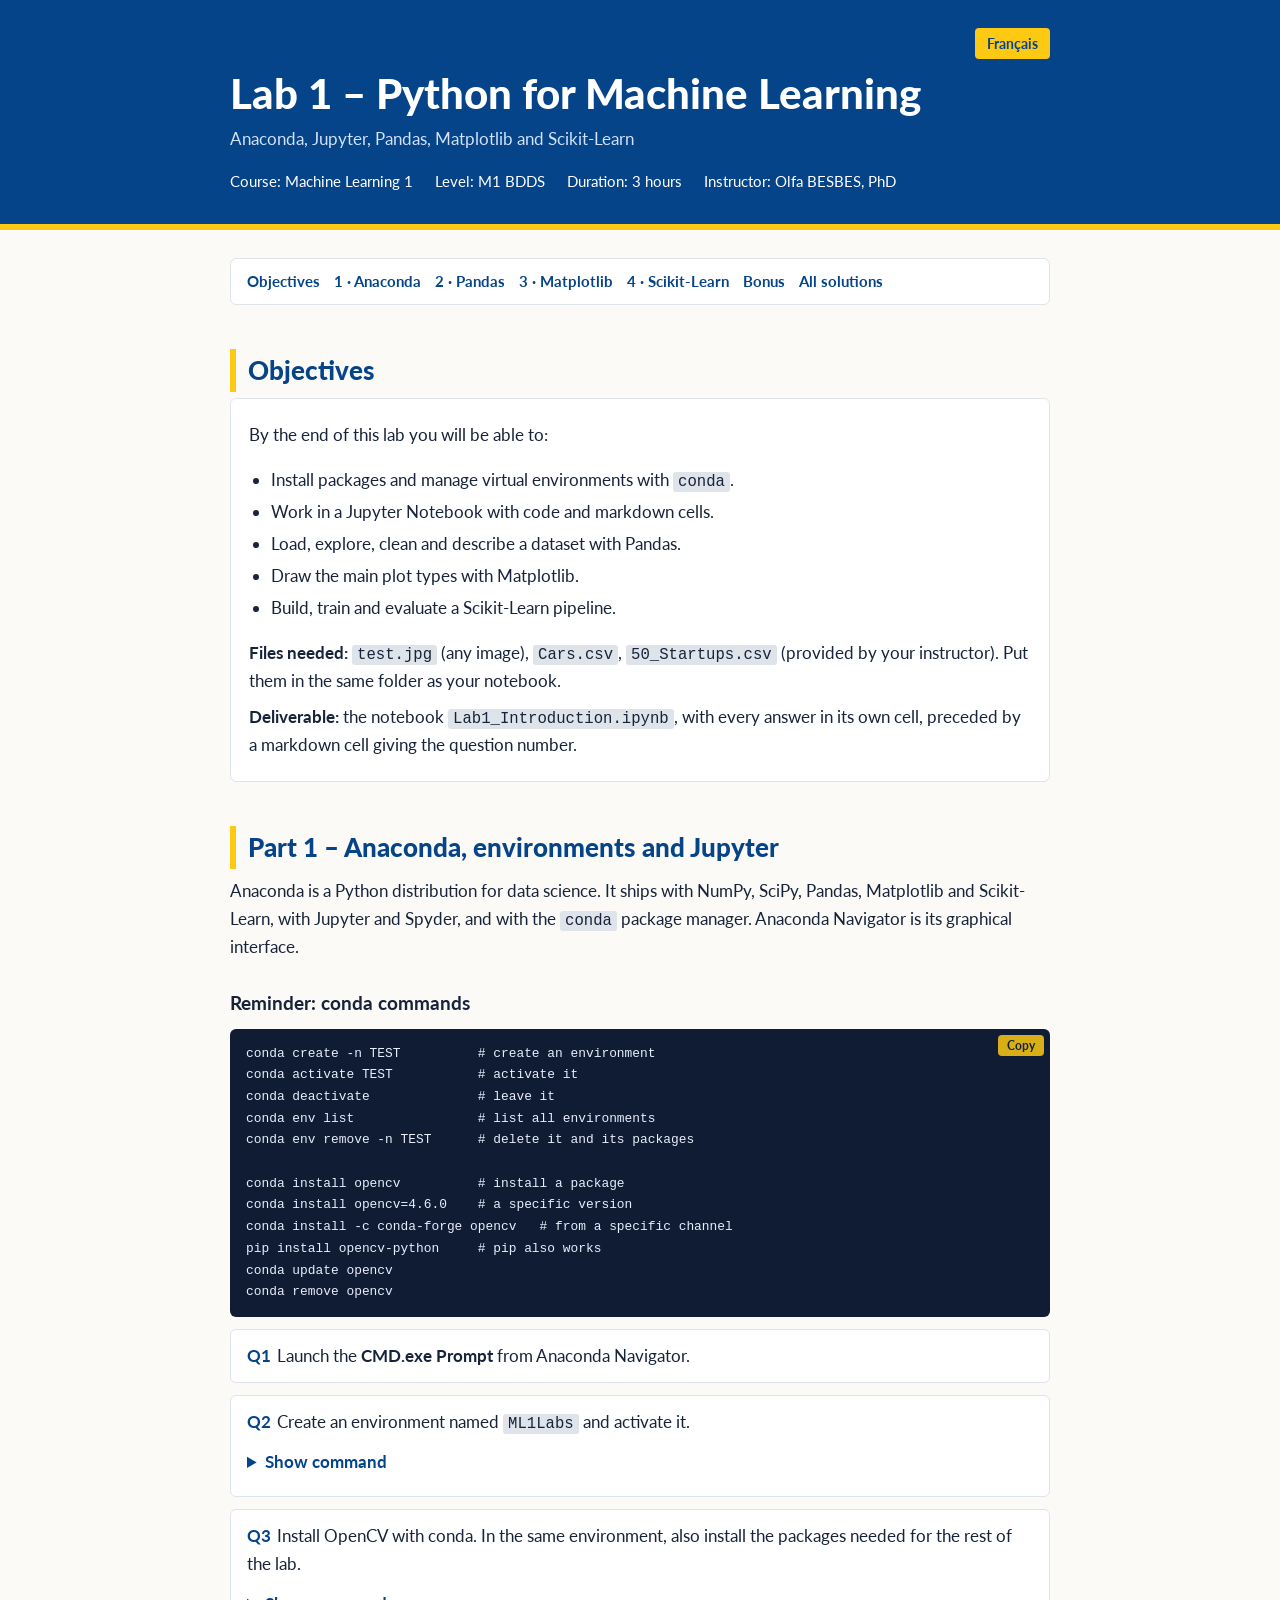
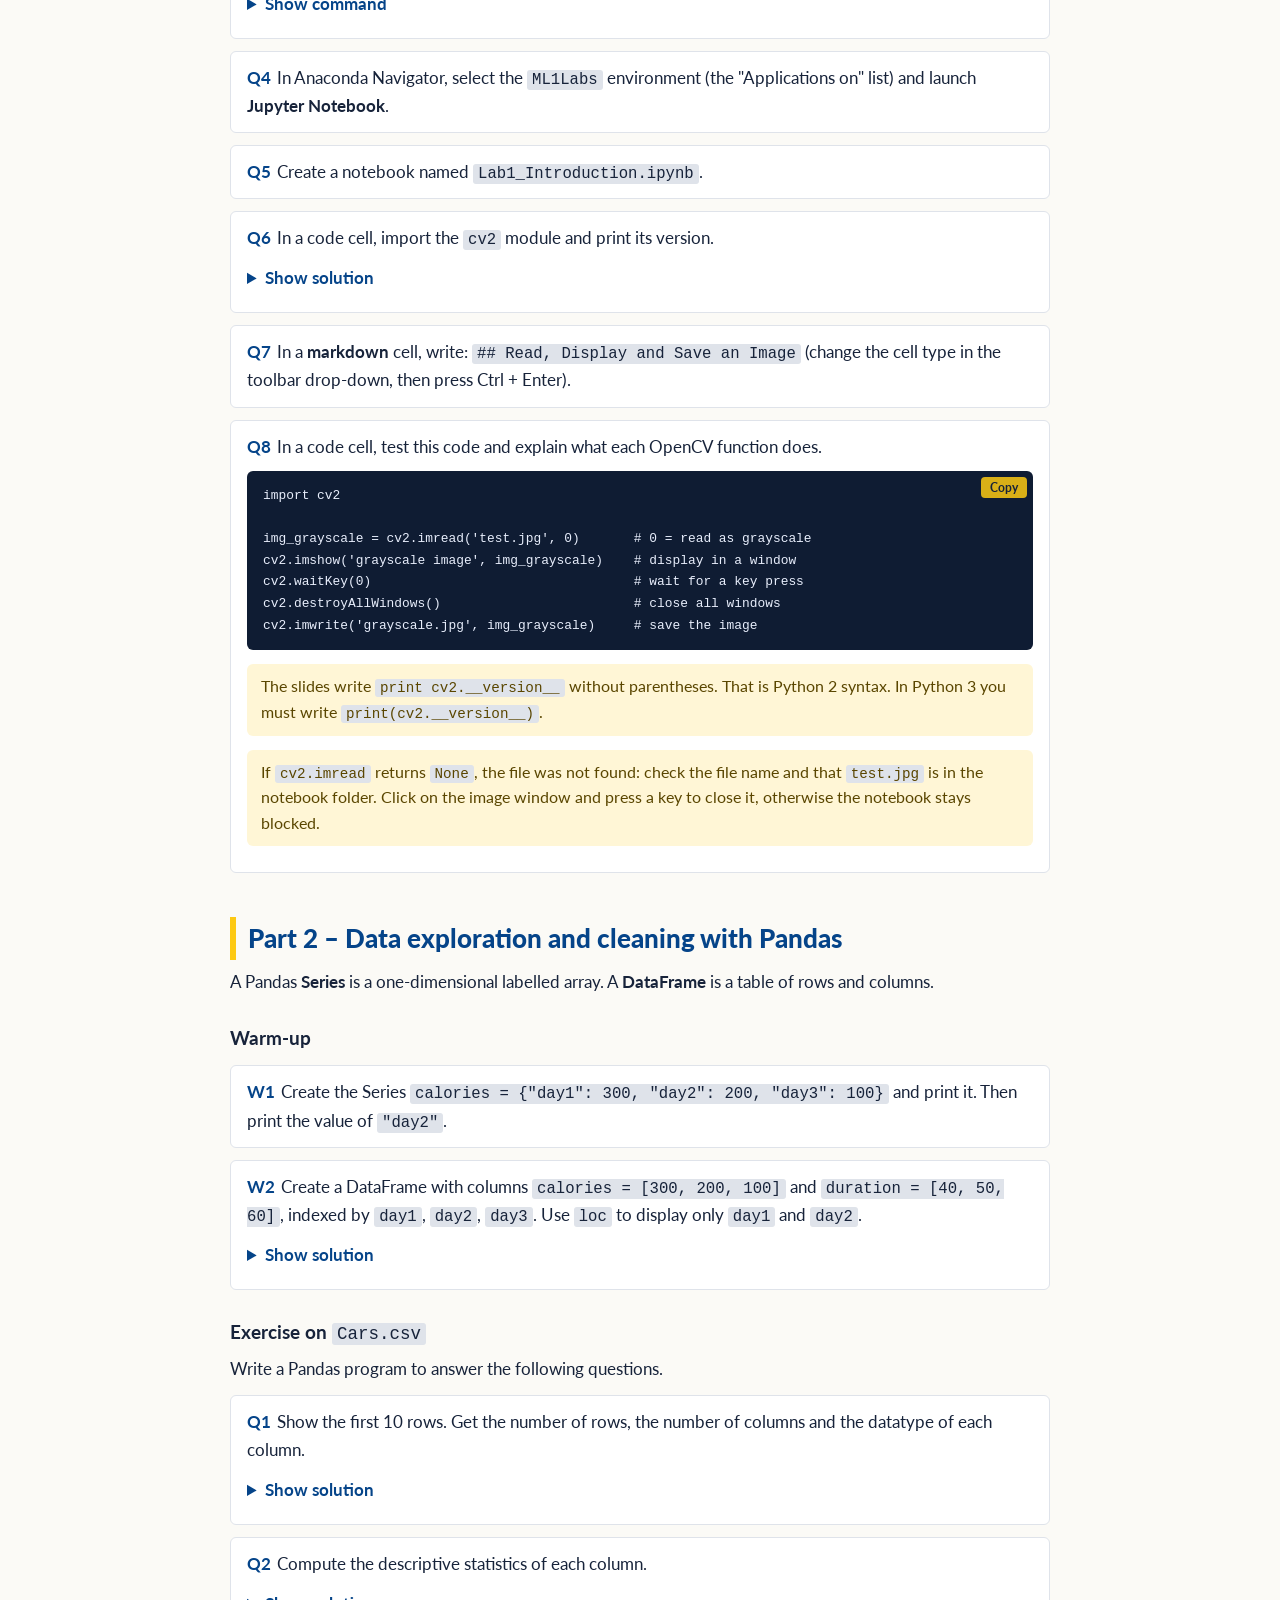
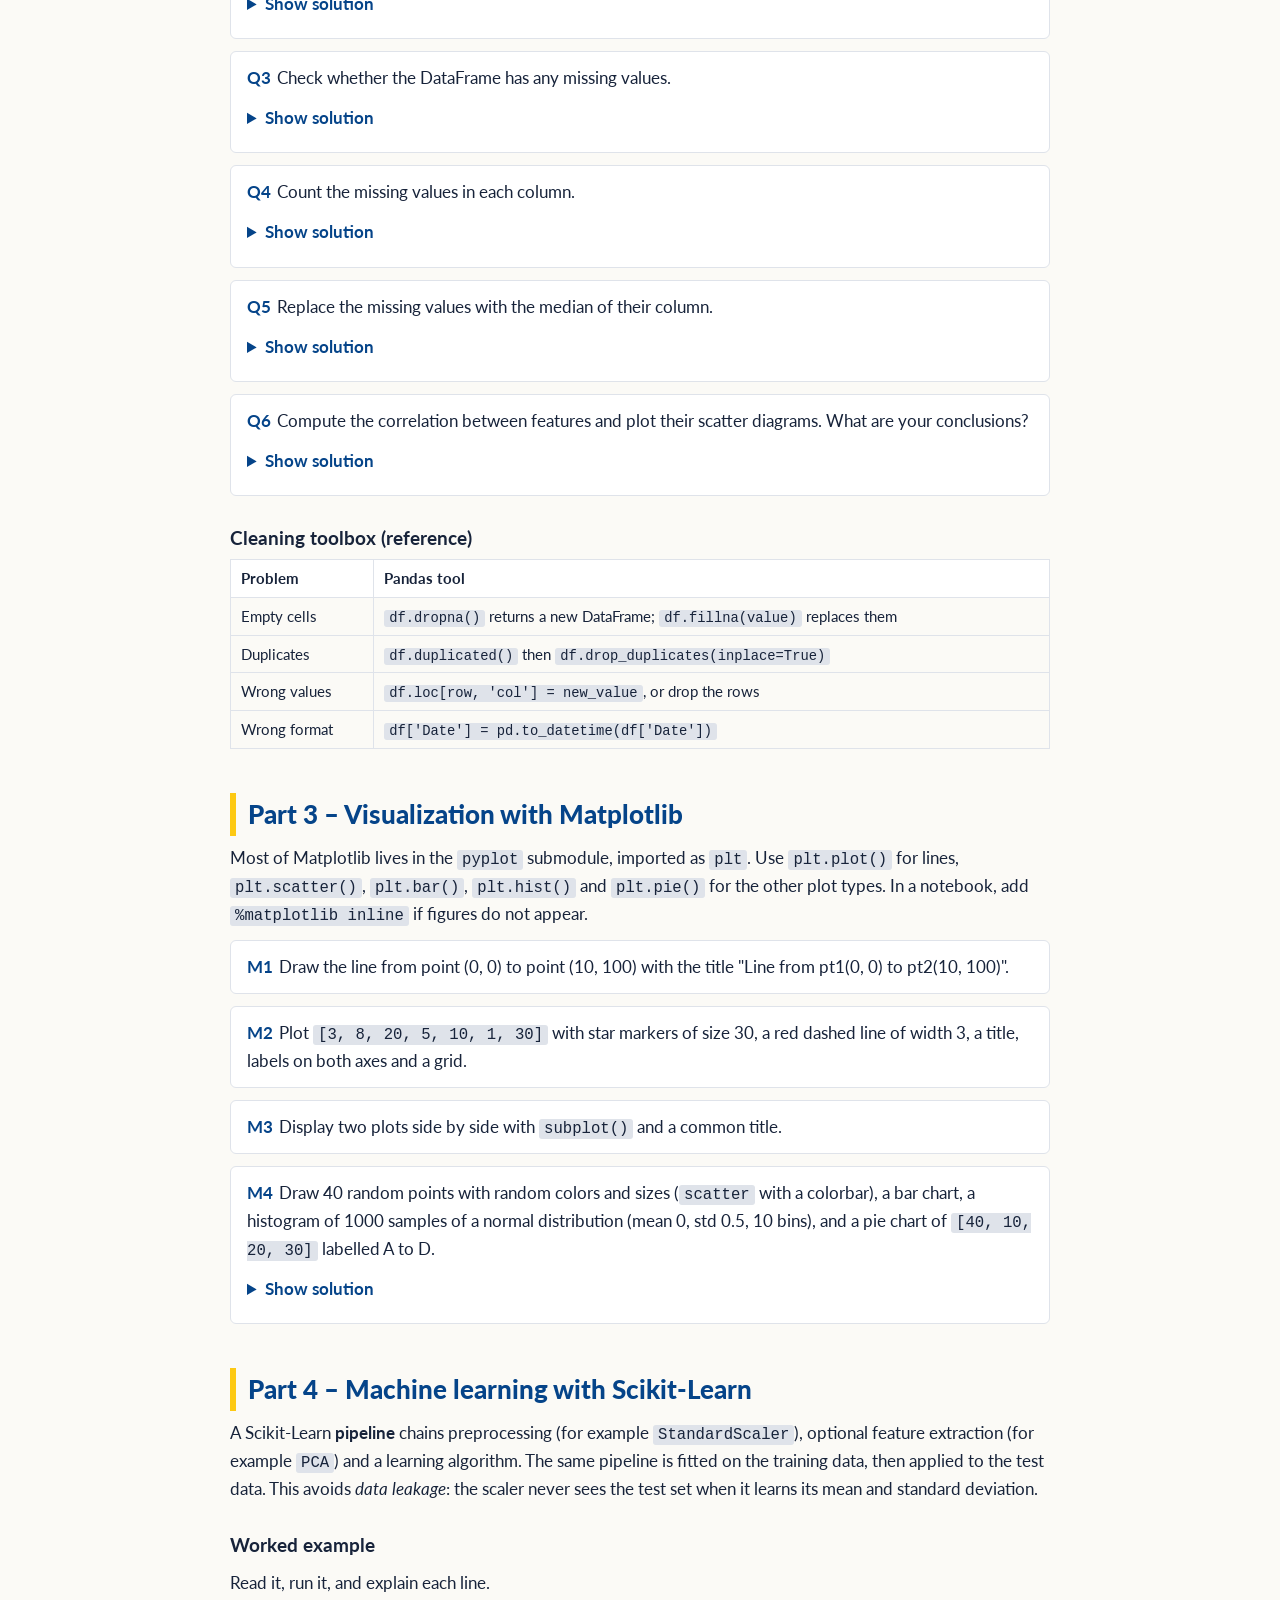
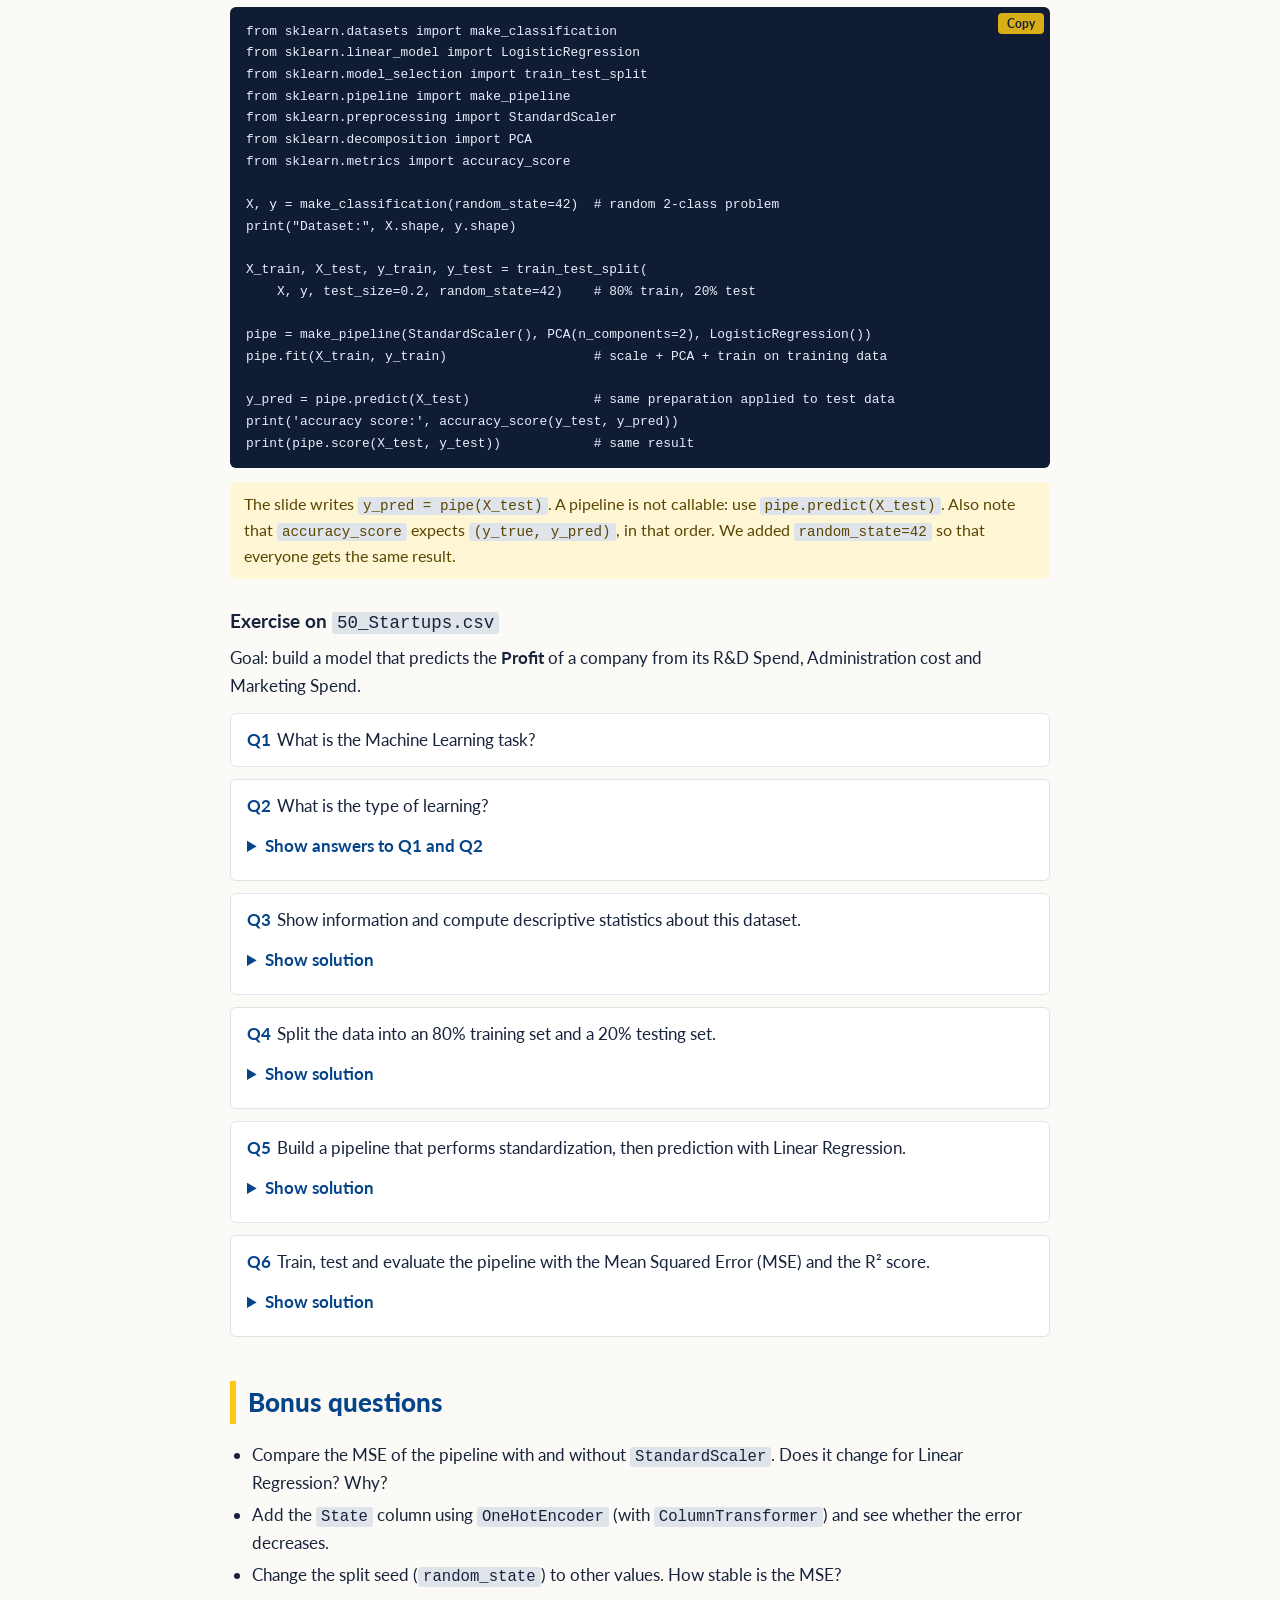
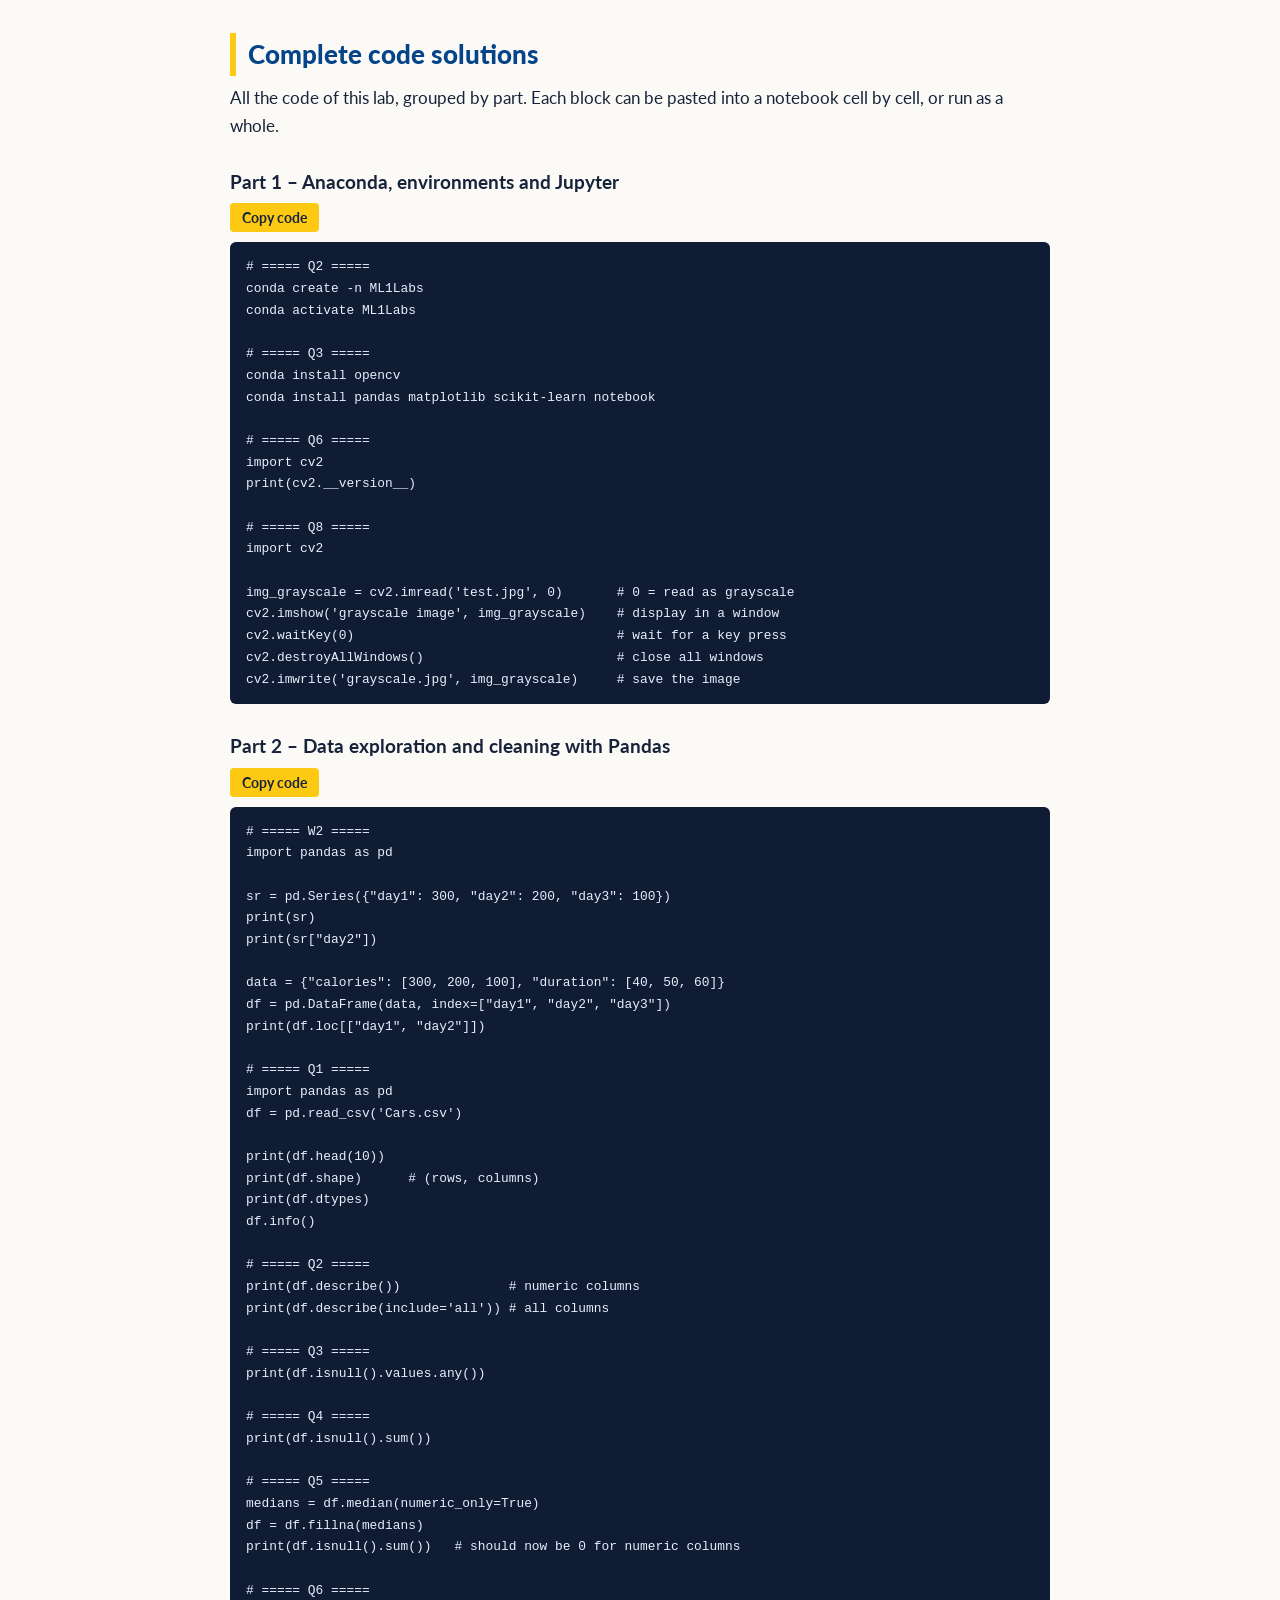
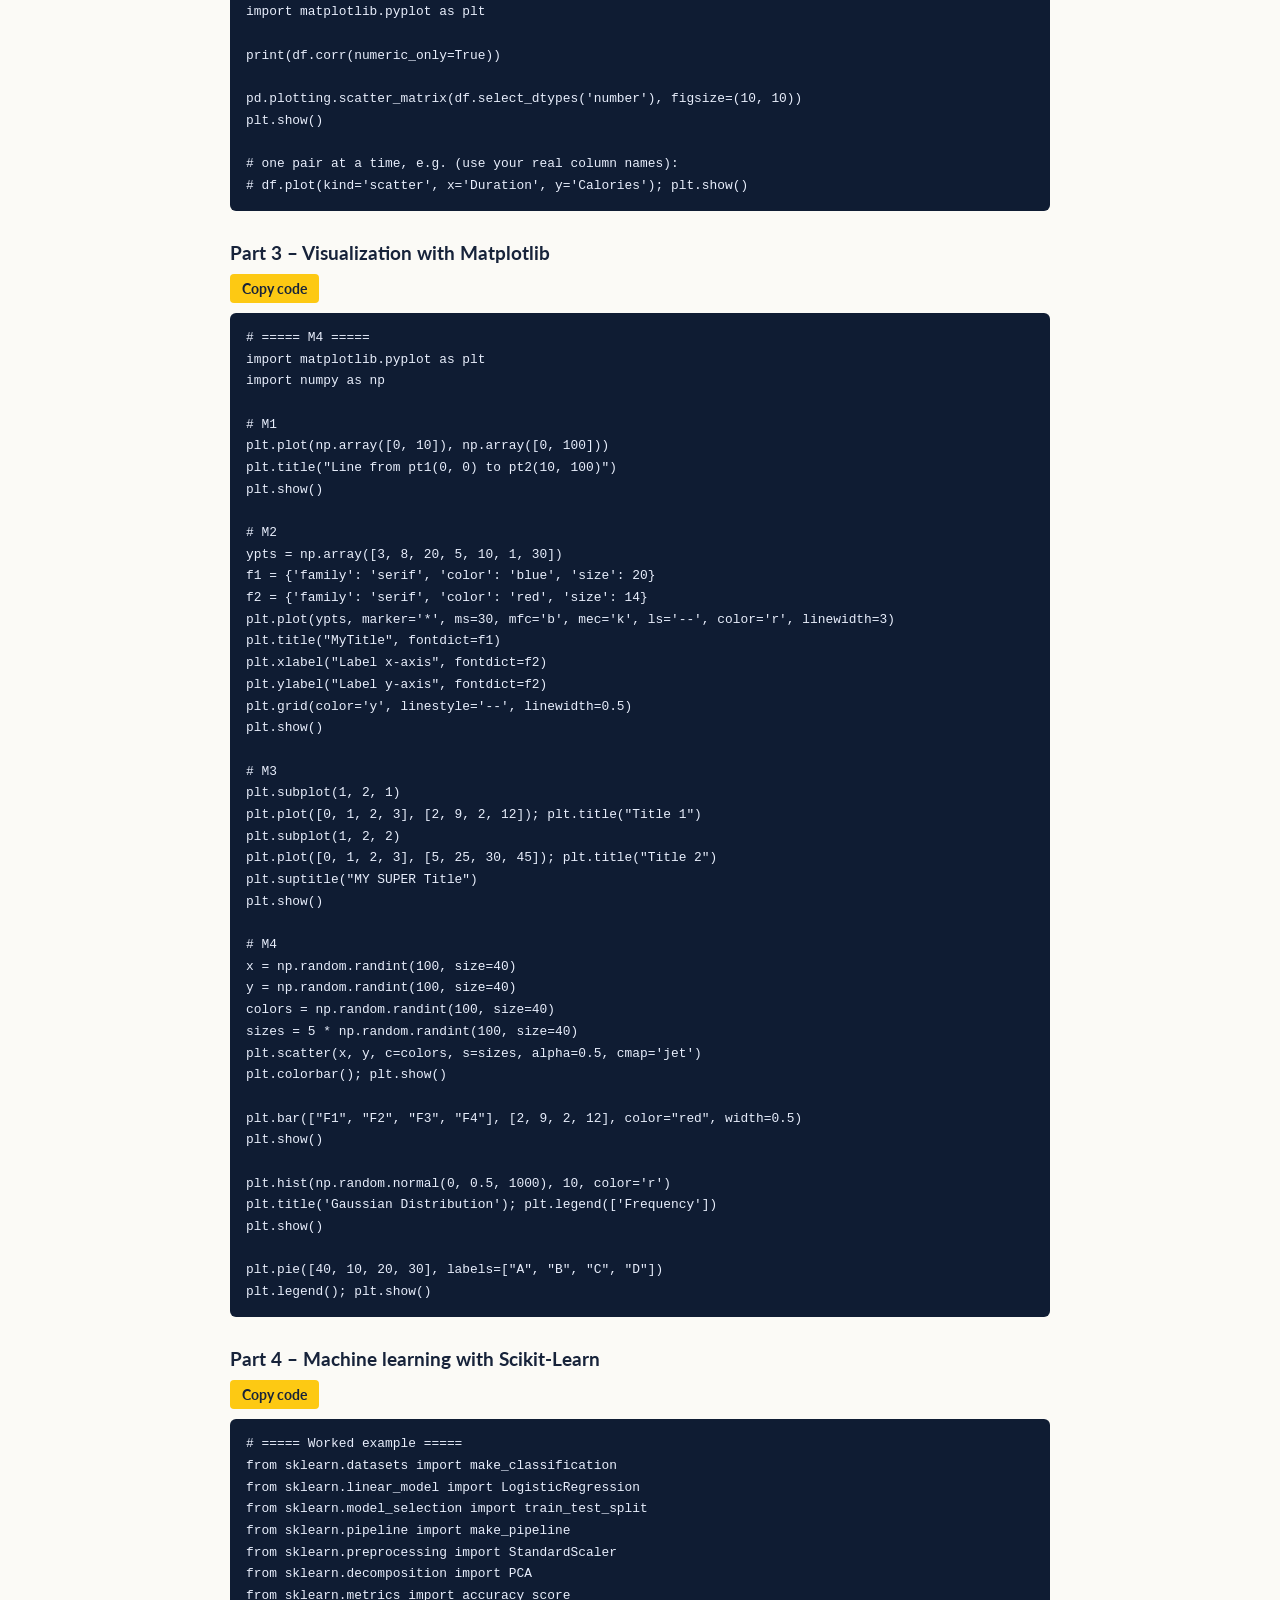
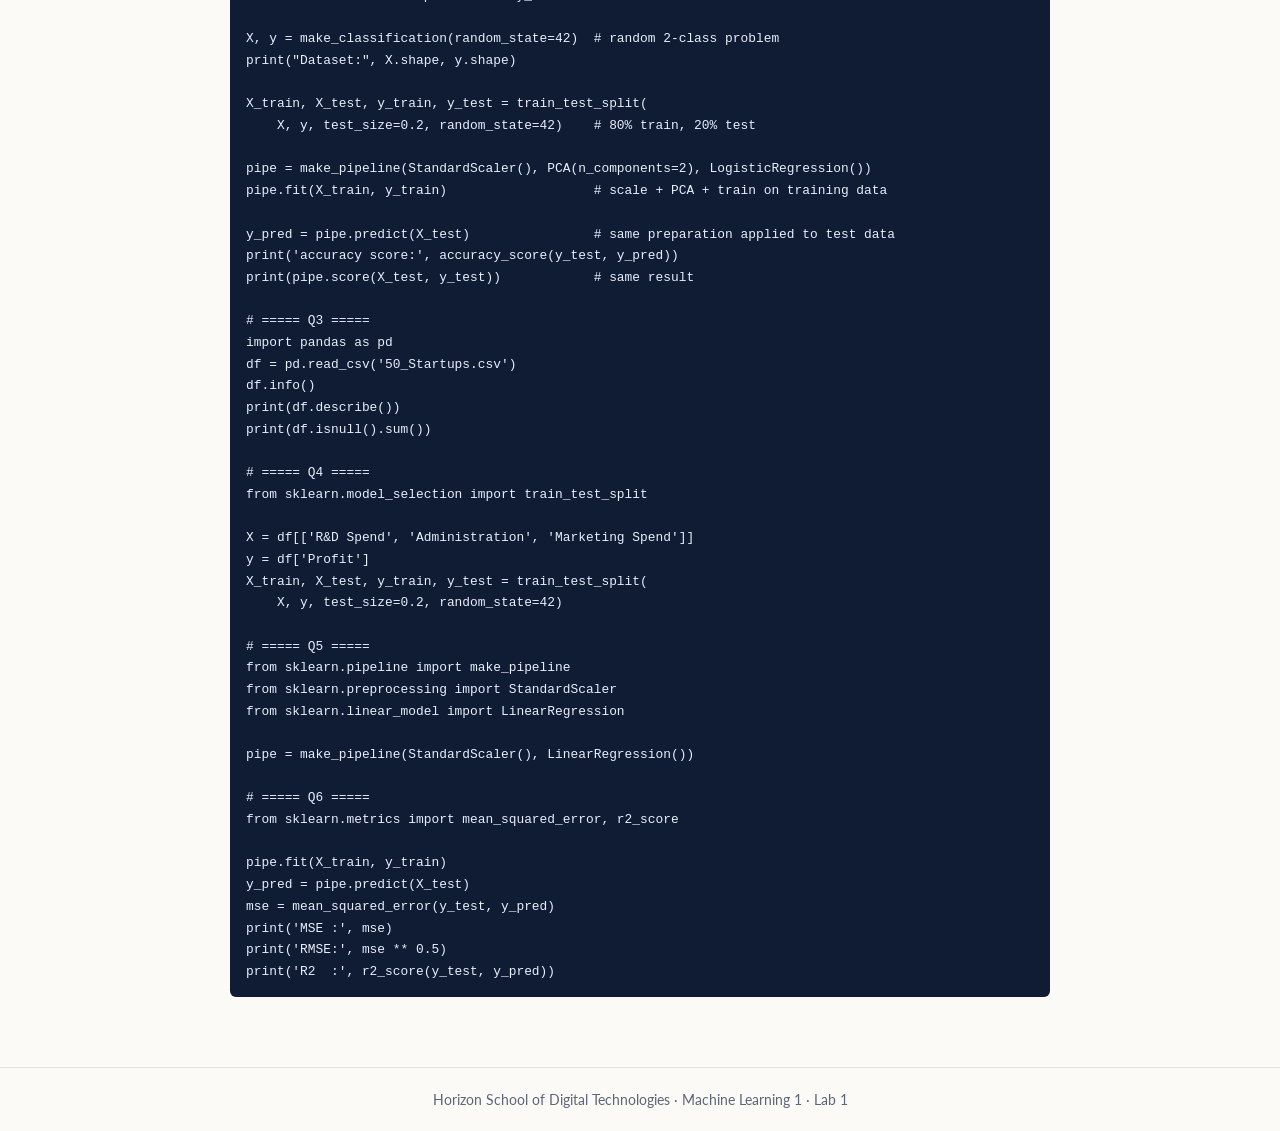
==== lab1_en.html @ b65c99c5 "Lab 1 ML" ====
<!DOCTYPE html>
<html lang="en">
<head>
<meta charset="utf-8">
<meta name="viewport" content="width=device-width, initial-scale=1, viewport-fit=cover">
<title>Lab 1 – Python for Machine Learning</title>
<link href="https://fonts.googleapis.com/css2?family=Lato:wght@400;700;900&display=swap" rel="stylesheet">
<link rel="stylesheet" href="assets/style.css">
</head>
<body>
<header><div class="wrap">
<div class="lang"><a href="lab1_fr.html" hreflang="fr">Français</a></div>
<h1>Lab 1 – Python for Machine Learning</h1>
<p>Anaconda, Jupyter, Pandas, Matplotlib and Scikit-Learn</p>
<div class="meta"><span>Course: Machine Learning 1</span><span>Level: M1 BDDS</span><span>Duration: 3 hours</span><span>Instructor: Olfa BESBES, PhD</span></div>
</div></header>

<main><div class="wrap">
<nav class="toc" aria-label="Contents"><a href="#goals">Objectives</a><a href="#p1">1 · Anaconda</a><a href="#p2">2 · Pandas</a><a href="#p3">3 · Matplotlib</a><a href="#p4">4 · Scikit-Learn</a><a href="#bonus">Bonus</a><a href="#solutions">All solutions</a></nav>

<h2 id="goals">Objectives</h2>
<div class="goal">
<p>By the end of this lab you will be able to:</p>
<ul>
<li>Install packages and manage virtual environments with <code>conda</code>.</li>
<li>Work in a Jupyter Notebook with code and markdown cells.</li>
<li>Load, explore, clean and describe a dataset with Pandas.</li>
<li>Draw the main plot types with Matplotlib.</li>
<li>Build, train and evaluate a Scikit-Learn pipeline.</li>
</ul>
<p><b>Files needed:</b> <code>test.jpg</code> (any image), <code>Cars.csv</code>, <code>50_Startups.csv</code> (provided by your instructor). Put them in the same folder as your notebook.</p>
<p><b>Deliverable:</b> the notebook <code>Lab1_Introduction.ipynb</code>, with every answer in its own cell, preceded by a markdown cell giving the question number.</p>
</div>

<h2 id="p1">Part 1 – Anaconda, environments and Jupyter</h2>
<p>Anaconda is a Python distribution for data science. It ships with NumPy, SciPy, Pandas, Matplotlib and Scikit-Learn, with Jupyter and Spyder, and with the <code>conda</code> package manager. Anaconda Navigator is its graphical interface.</p>

<h3>Reminder: conda commands</h3>
<pre><code>conda create -n TEST          # create an environment
conda activate TEST           # activate it
conda deactivate              # leave it
conda env list                # list all environments
conda env remove -n TEST      # delete it and its packages

conda install opencv          # install a package
conda install opencv=4.6.0    # a specific version
conda install -c conda-forge opencv   # from a specific channel
pip install opencv-python     # pip also works
conda update opencv
conda remove opencv</code></pre>

<div class="task"><b class="q">Q1</b>Launch the <b>CMD.exe Prompt</b> from Anaconda Navigator.</div>
<div class="task"><b class="q">Q2</b>Create an environment named <code>ML1Labs</code> and activate it.
<details><summary>Show command</summary><pre><code>conda create -n ML1Labs
conda activate ML1Labs</code></pre></details></div>
<div class="task"><b class="q">Q3</b>Install OpenCV with conda. In the same environment, also install the packages needed for the rest of the lab.
<details><summary>Show command</summary><pre><code>conda install opencv
conda install pandas matplotlib scikit-learn notebook</code></pre></details></div>
<div class="task"><b class="q">Q4</b>In Anaconda Navigator, select the <code>ML1Labs</code> environment (the "Applications on" list) and launch <b>Jupyter Notebook</b>.</div>
<div class="task"><b class="q">Q5</b>Create a notebook named <code>Lab1_Introduction.ipynb</code>.</div>
<div class="task"><b class="q">Q6</b>In a code cell, import the <code>cv2</code> module and print its version.
<details><summary>Show solution</summary><pre><code>import cv2
print(cv2.__version__)</code></pre></details></div>
<div class="task"><b class="q">Q7</b>In a <b>markdown</b> cell, write: <code>## Read, Display and Save an Image</code> (change the cell type in the toolbar drop-down, then press Ctrl + Enter).</div>
<div class="task"><b class="q">Q8</b>In a code cell, test this code and explain what each OpenCV function does.
<pre class="sol"><code>import cv2

img_grayscale = cv2.imread('test.jpg', 0)       # 0 = read as grayscale
cv2.imshow('grayscale image', img_grayscale)    # display in a window
cv2.waitKey(0)                                  # wait for a key press
cv2.destroyAllWindows()                         # close all windows
cv2.imwrite('grayscale.jpg', img_grayscale)     # save the image</code></pre>
<div class="note">The slides write <code>print cv2.__version__</code> without parentheses. That is Python 2 syntax. In Python 3 you must write <code>print(cv2.__version__)</code>.</div>
<div class="note">If <code>cv2.imread</code> returns <code>None</code>, the file was not found: check the file name and that <code>test.jpg</code> is in the notebook folder. Click on the image window and press a key to close it, otherwise the notebook stays blocked.</div></div>

<h2 id="p2">Part 2 – Data exploration and cleaning with Pandas</h2>
<p>A Pandas <b>Series</b> is a one-dimensional labelled array. A <b>DataFrame</b> is a table of rows and columns.</p>

<h3>Warm-up</h3>
<div class="task"><b class="q">W1</b>Create the Series <code>calories = {"day1": 300, "day2": 200, "day3": 100}</code> and print it. Then print the value of <code>"day2"</code>.</div>
<div class="task"><b class="q">W2</b>Create a DataFrame with columns <code>calories = [300, 200, 100]</code> and <code>duration = [40, 50, 60]</code>, indexed by <code>day1</code>, <code>day2</code>, <code>day3</code>. Use <code>loc</code> to display only <code>day1</code> and <code>day2</code>.
<details><summary>Show solution</summary><pre><code>import pandas as pd

sr = pd.Series({"day1": 300, "day2": 200, "day3": 100})
print(sr)
print(sr["day2"])

data = {"calories": [300, 200, 100], "duration": [40, 50, 60]}
df = pd.DataFrame(data, index=["day1", "day2", "day3"])
print(df.loc[["day1", "day2"]])</code></pre></details></div>

<h3>Exercise on <code>Cars.csv</code></h3>
<p>Write a Pandas program to answer the following questions.</p>
<div class="task"><b class="q">Q1</b>Show the first 10 rows. Get the number of rows, the number of columns and the datatype of each column.
<details><summary>Show solution</summary><pre><code>import pandas as pd
df = pd.read_csv('Cars.csv')

print(df.head(10))
print(df.shape)      # (rows, columns)
print(df.dtypes)
df.info()</code></pre></details></div>
<div class="task"><b class="q">Q2</b>Compute the descriptive statistics of each column.
<details><summary>Show solution</summary><pre><code>print(df.describe())              # numeric columns
print(df.describe(include='all')) # all columns</code></pre></details></div>
<div class="task"><b class="q">Q3</b>Check whether the DataFrame has any missing values.
<details><summary>Show solution</summary><pre><code>print(df.isnull().values.any())</code></pre></details></div>
<div class="task"><b class="q">Q4</b>Count the missing values in each column.
<details><summary>Show solution</summary><pre><code>print(df.isnull().sum())</code></pre></details></div>
<div class="task"><b class="q">Q5</b>Replace the missing values with the median of their column.
<details><summary>Show solution</summary><pre><code>medians = df.median(numeric_only=True)
df = df.fillna(medians)
print(df.isnull().sum())   # should now be 0 for numeric columns</code></pre>
<p>The median only exists for numeric columns. Decide how to handle text columns (for example with the most frequent value, <code>df[col].mode()[0]</code>).</p></details></div>
<div class="task"><b class="q">Q6</b>Compute the correlation between features and plot their scatter diagrams. What are your conclusions?
<details><summary>Show solution</summary><pre><code>import matplotlib.pyplot as plt

print(df.corr(numeric_only=True))

pd.plotting.scatter_matrix(df.select_dtypes('number'), figsize=(10, 10))
plt.show()

# one pair at a time, e.g. (use your real column names):
# df.plot(kind='scatter', x='Duration', y='Calories'); plt.show()</code></pre>
<p>Guide for your conclusions: a coefficient close to +1 or -1 means a strong linear relationship; close to 0 means little or no linear relationship. Look for pairs of features that are almost redundant, and for features strongly related to the one you may want to predict. Correlation does not imply causation.</p></details></div>

<h3>Cleaning toolbox (reference)</h3>
<div class="scroll"><table>
<tr><th>Problem</th><th>Pandas tool</th></tr>
<tr><td>Empty cells</td><td><code>df.dropna()</code> returns a new DataFrame; <code>df.fillna(value)</code> replaces them</td></tr>
<tr><td>Duplicates</td><td><code>df.duplicated()</code> then <code>df.drop_duplicates(inplace=True)</code></td></tr>
<tr><td>Wrong values</td><td><code>df.loc[row, 'col'] = new_value</code>, or drop the rows</td></tr>
<tr><td>Wrong format</td><td><code>df['Date'] = pd.to_datetime(df['Date'])</code></td></tr>
</table></div>

<h2 id="p3">Part 3 – Visualization with Matplotlib</h2>
<p>Most of Matplotlib lives in the <code>pyplot</code> submodule, imported as <code>plt</code>. Use <code>plt.plot()</code> for lines, <code>plt.scatter()</code>, <code>plt.bar()</code>, <code>plt.hist()</code> and <code>plt.pie()</code> for the other plot types. In a notebook, add <code>%matplotlib inline</code> if figures do not appear.</p>

<div class="task"><b class="q">M1</b>Draw the line from point (0, 0) to point (10, 100) with the title "Line from pt1(0, 0) to pt2(10, 100)".</div>
<div class="task"><b class="q">M2</b>Plot <code>[3, 8, 20, 5, 10, 1, 30]</code> with star markers of size 30, a red dashed line of width 3, a title, labels on both axes and a grid.</div>
<div class="task"><b class="q">M3</b>Display two plots side by side with <code>subplot()</code> and a common title.</div>
<div class="task"><b class="q">M4</b>Draw 40 random points with random colors and sizes (<code>scatter</code> with a colorbar), a bar chart, a histogram of 1000 samples of a normal distribution (mean 0, std 0.5, 10 bins), and a pie chart of <code>[40, 10, 20, 30]</code> labelled A to D.
<details><summary>Show solution</summary><pre><code>import matplotlib.pyplot as plt
import numpy as np

# M1
plt.plot(np.array([0, 10]), np.array([0, 100]))
plt.title("Line from pt1(0, 0) to pt2(10, 100)")
plt.show()

# M2
ypts = np.array([3, 8, 20, 5, 10, 1, 30])
f1 = {'family': 'serif', 'color': 'blue', 'size': 20}
f2 = {'family': 'serif', 'color': 'red', 'size': 14}
plt.plot(ypts, marker='*', ms=30, mfc='b', mec='k', ls='--', color='r', linewidth=3)
plt.title("MyTitle", fontdict=f1)
plt.xlabel("Label x-axis", fontdict=f2)
plt.ylabel("Label y-axis", fontdict=f2)
plt.grid(color='y', linestyle='--', linewidth=0.5)
plt.show()

# M3
plt.subplot(1, 2, 1)
plt.plot([0, 1, 2, 3], [2, 9, 2, 12]); plt.title("Title 1")
plt.subplot(1, 2, 2)
plt.plot([0, 1, 2, 3], [5, 25, 30, 45]); plt.title("Title 2")
plt.suptitle("MY SUPER Title")
plt.show()

# M4
x = np.random.randint(100, size=40)
y = np.random.randint(100, size=40)
colors = np.random.randint(100, size=40)
sizes = 5 * np.random.randint(100, size=40)
plt.scatter(x, y, c=colors, s=sizes, alpha=0.5, cmap='jet')
plt.colorbar(); plt.show()

plt.bar(["F1", "F2", "F3", "F4"], [2, 9, 2, 12], color="red", width=0.5)
plt.show()

plt.hist(np.random.normal(0, 0.5, 1000), 10, color='r')
plt.title('Gaussian Distribution'); plt.legend(['Frequency'])
plt.show()

plt.pie([40, 10, 20, 30], labels=["A", "B", "C", "D"])
plt.legend(); plt.show()</code></pre></details></div>

<h2 id="p4">Part 4 – Machine learning with Scikit-Learn</h2>
<p>A Scikit-Learn <b>pipeline</b> chains preprocessing (for example <code>StandardScaler</code>), optional feature extraction (for example <code>PCA</code>) and a learning algorithm. The same pipeline is fitted on the training data, then applied to the test data. This avoids <em>data leakage</em>: the scaler never sees the test set when it learns its mean and standard deviation.</p>

<h3>Worked example</h3>
<p>Read it, run it, and explain each line.</p>
<pre class="sol" data-label="Worked example"><code>from sklearn.datasets import make_classification
from sklearn.linear_model import LogisticRegression
from sklearn.model_selection import train_test_split
from sklearn.pipeline import make_pipeline
from sklearn.preprocessing import StandardScaler
from sklearn.decomposition import PCA
from sklearn.metrics import accuracy_score

X, y = make_classification(random_state=42)  # random 2-class problem
print("Dataset:", X.shape, y.shape)

X_train, X_test, y_train, y_test = train_test_split(
    X, y, test_size=0.2, random_state=42)    # 80% train, 20% test

pipe = make_pipeline(StandardScaler(), PCA(n_components=2), LogisticRegression())
pipe.fit(X_train, y_train)                   # scale + PCA + train on training data

y_pred = pipe.predict(X_test)                # same preparation applied to test data
print('accuracy score:', accuracy_score(y_test, y_pred))
print(pipe.score(X_test, y_test))            # same result</code></pre>
<div class="note">The slide writes <code>y_pred = pipe(X_test)</code>. A pipeline is not callable: use <code>pipe.predict(X_test)</code>. Also note that <code>accuracy_score</code> expects <code>(y_true, y_pred)</code>, in that order. We added <code>random_state=42</code> so that everyone gets the same result.</div>

<h3>Exercise on <code>50_Startups.csv</code></h3>
<p>Goal: build a model that predicts the <b>Profit</b> of a company from its R&amp;D Spend, Administration cost and Marketing Spend.</p>
<div class="task"><b class="q">Q1</b>What is the Machine Learning task?</div>
<div class="task"><b class="q">Q2</b>What is the type of learning?
<details><summary>Show answers to Q1 and Q2</summary><p>Q1: <b>Regression</b>, because the target (Profit) is a continuous numeric value.</p><p>Q2: <b>Supervised learning</b>, because each training example comes with its known target value (label).</p></details></div>
<div class="task"><b class="q">Q3</b>Show information and compute descriptive statistics about this dataset.
<details><summary>Show solution</summary><pre><code>import pandas as pd
df = pd.read_csv('50_Startups.csv')
df.info()
print(df.describe())
print(df.isnull().sum())</code></pre></details></div>
<div class="task"><b class="q">Q4</b>Split the data into an 80% training set and a 20% testing set.
<details><summary>Show solution</summary><pre><code>from sklearn.model_selection import train_test_split

X = df[['R&amp;D Spend', 'Administration', 'Marketing Spend']]
y = df['Profit']
X_train, X_test, y_train, y_test = train_test_split(
    X, y, test_size=0.2, random_state=42)</code></pre>
<p>Check the exact column names with <code>df.columns</code>. The column <code>State</code> is categorical and is not used here.</p></details></div>
<div class="task"><b class="q">Q5</b>Build a pipeline that performs standardization, then prediction with Linear Regression.
<details><summary>Show solution</summary><pre><code>from sklearn.pipeline import make_pipeline
from sklearn.preprocessing import StandardScaler
from sklearn.linear_model import LinearRegression

pipe = make_pipeline(StandardScaler(), LinearRegression())</code></pre></details></div>
<div class="task"><b class="q">Q6</b>Train, test and evaluate the pipeline with the Mean Squared Error (MSE) and the R² score.
<details><summary>Show solution</summary><pre><code>from sklearn.metrics import mean_squared_error, r2_score

pipe.fit(X_train, y_train)
y_pred = pipe.predict(X_test)
mse = mean_squared_error(y_test, y_pred)
print('MSE :', mse)
print('RMSE:', mse ** 0.5)
print('R2  :', r2_score(y_test, y_pred))</code></pre></details></div>

<h2 id="bonus">Bonus questions</h2>
<ul>
<li>Compare the MSE of the pipeline with and without <code>StandardScaler</code>. Does it change for Linear Regression? Why?</li>
<li>Add the <code>State</code> column using <code>OneHotEncoder</code> (with <code>ColumnTransformer</code>) and see whether the error decreases.</li>
<li>Change the split seed (<code>random_state</code>) to other values. How stable is the MSE?</li>
</ul>

<h2 id="solutions">Complete code solutions</h2>
<p>All the code of this lab, grouped by part. Each block can be pasted into a notebook cell by cell, or run as a whole.</p>
<div id="allsol"></div>
<noscript><p>Enable JavaScript to display the complete solutions, or open the "Show solution" toggles above.</p></noscript>

</div></main>
<footer>Horizon School of Digital Technologies · Machine Learning 1 · Lab 1</footer>
<script src="assets/lab.js"></script>
</body>
</html>
---- assets/style.css ----
:root{--bg:#fbfaf6;--surface:#fff;--ink:#17233a;--muted:#5b6578;--blue:#054489;--yellow:#fdc913;--line:#dfe3ea;--code-bg:#0f1c33;--code-ink:#e8eefc;--note:#fff6d6;--note-ink:#5a4600;
box-sizing:border-box;padding-top:env(safe-area-inset-top,0px);padding-bottom:env(safe-area-inset-bottom,0px)}
@media (prefers-color-scheme:dark){:root:not([data-theme="light"]){--bg:#0d1526;--surface:#14203a;--ink:#e8eefc;--muted:#9fb0cf;--blue:#7fb2ff;--line:#26365a;--code-bg:#08101f;--note:#2b2506;--note-ink:#f3dd8a}}
html{scroll-padding-top:env(safe-area-inset-top,0px);scroll-behavior:smooth}
*{box-sizing:border-box}
body{margin:0;background:var(--bg);color:var(--ink);font:400 17px/1.65 Lato,system-ui,-apple-system,"Segoe UI",sans-serif}
header{background:#054489;color:#fff;border-bottom:6px solid var(--yellow);padding:28px 20px 30px}
.wrap{max-width:820px;margin:0 auto}
.lang{display:flex;justify-content:flex-end;margin-bottom:10px}
.lang a{color:#054489;background:var(--yellow);font-weight:700;font-size:14px;text-decoration:none;padding:4px 12px;border-radius:4px}
header h1{font-size:clamp(28px,5vw,42px);line-height:1.15;margin:0 0 8px;font-weight:900}
header p{margin:0;color:#d4e2f7}
.meta{display:flex;flex-wrap:wrap;gap:8px 22px;margin-top:16px;font-size:15px}
main{padding:28px 20px 60px}
nav.toc{background:var(--surface);border:1px solid var(--line);border-radius:6px;padding:10px 16px;margin-bottom:8px;font-size:15px}
nav.toc a{color:var(--blue);font-weight:700;text-decoration:none;margin-right:14px;white-space:nowrap;display:inline-block}
h2{font-size:26px;margin:44px 0 6px;color:var(--blue);font-weight:900;border-left:6px solid var(--yellow);padding-left:12px}
h3{font-size:19px;margin:26px 0 6px}
p{margin:8px 0}
ul,ol{padding-left:22px}
li{margin:4px 0}
.goal,.task{background:var(--surface);border:1px solid var(--line);border-radius:6px;padding:12px 16px}
.goal{padding:14px 18px}
.task{margin:12px 0}
.task b.q{color:var(--blue);margin-right:6px}
pre{background:var(--code-bg);color:var(--code-ink);border-radius:6px;padding:14px 16px;overflow-x:auto;font:14px/1.55 ui-monospace,Consolas,Menlo,monospace;margin:10px 0}
code{font:0.92em ui-monospace,Consolas,Menlo,monospace;background:var(--line);padding:1px 5px;border-radius:3px}
pre code{background:none;padding:0}
.codebox{position:relative}
.codebox .copy{position:absolute;top:6px;right:6px;opacity:.85;padding:3px 9px;font-size:12px}
.note{background:var(--note);color:var(--note-ink);border-radius:6px;padding:10px 14px;margin:14px 0;font-size:15.5px}
details{margin:8px 0 4px}
summary{cursor:pointer;font-weight:700;color:var(--blue);padding:4px 0}
summary:focus-visible,a:focus-visible{outline:3px solid var(--yellow);outline-offset:2px}
.scroll{overflow-x:auto}
table{border-collapse:collapse;width:100%;font-size:15px}
th,td{border:1px solid var(--line);padding:6px 10px;text-align:left}
th{background:var(--surface)}
.copy{font:700 14px Lato,system-ui,sans-serif;background:var(--yellow);color:#17233a;border:0;border-radius:4px;padding:6px 12px;cursor:pointer}
.copy:focus-visible{outline:3px solid var(--blue);outline-offset:2px}
footer{border-top:1px solid var(--line);padding:20px;text-align:center;color:var(--muted);font-size:14px}
@media print{header{background:none;color:#000}.lang,nav.toc,.copy{display:none}details>*{display:block}pre{white-space:pre-wrap;background:#f2f2f2;color:#000}}
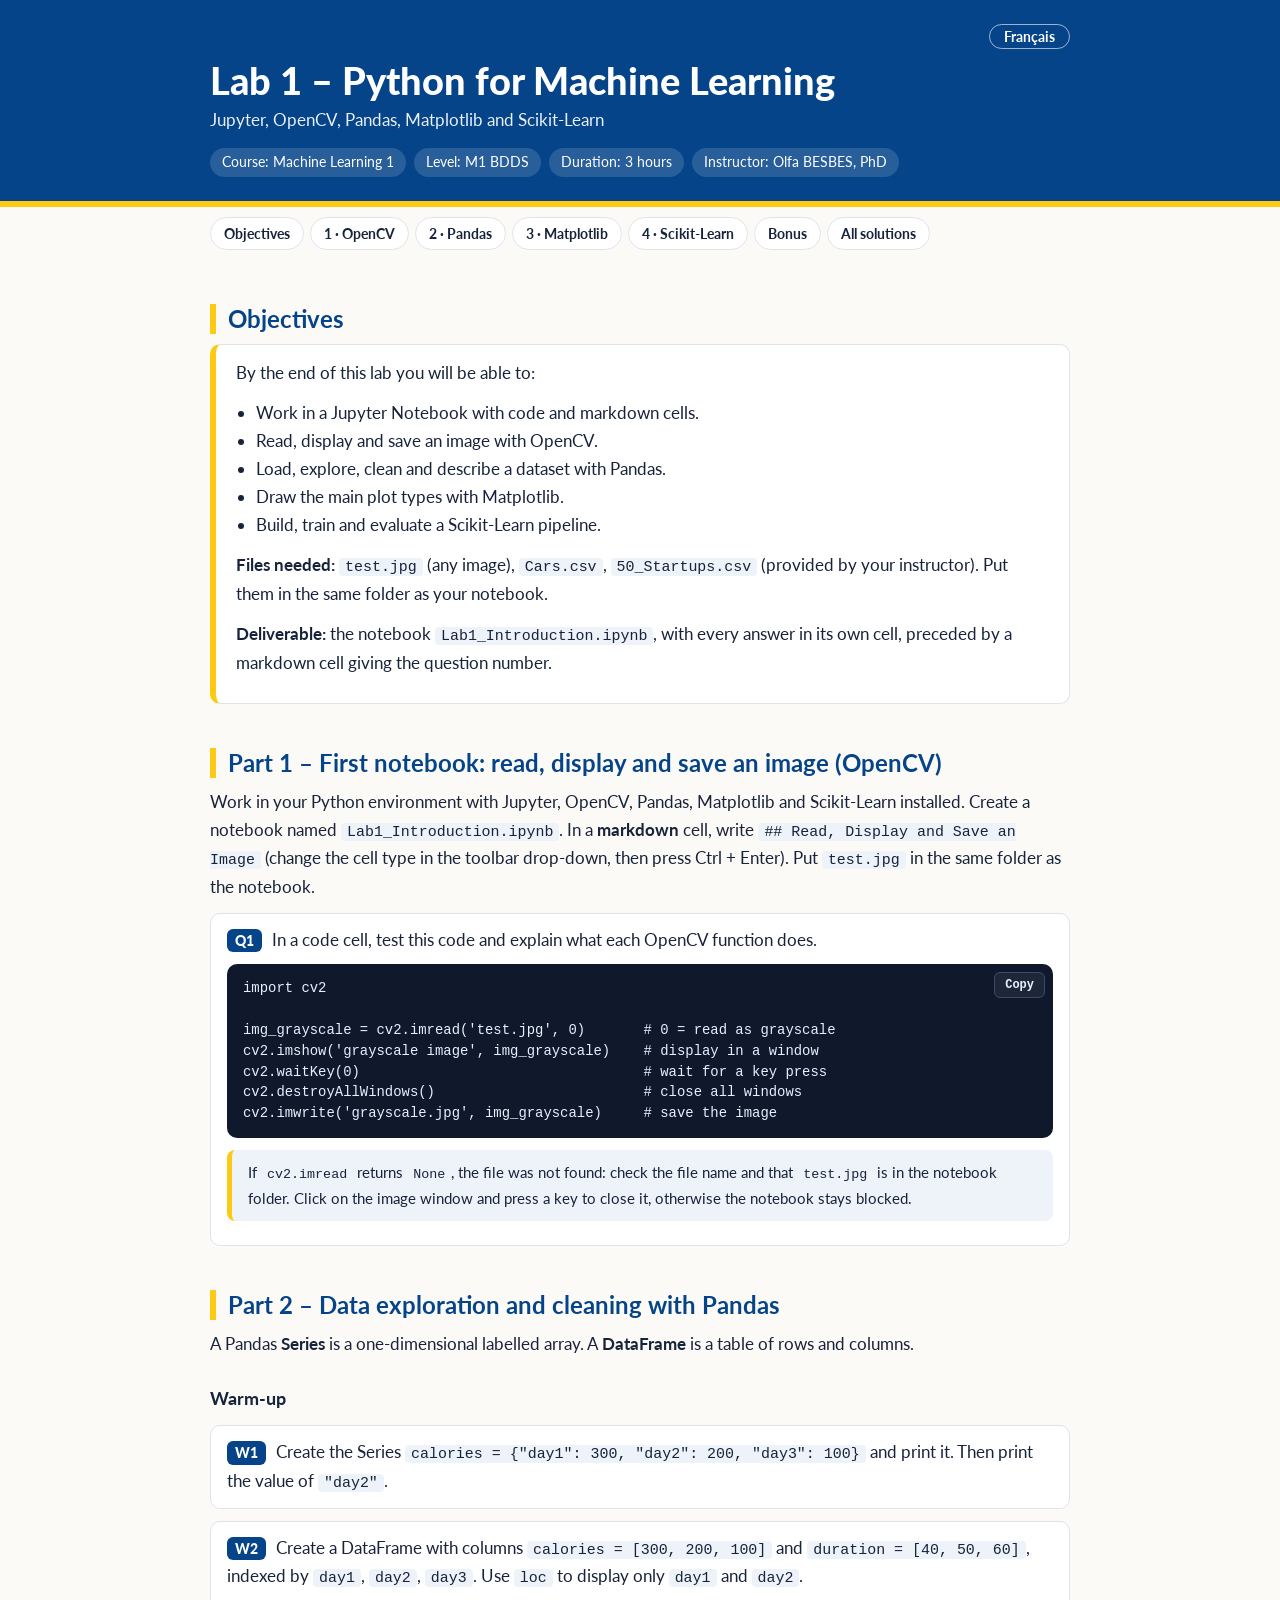
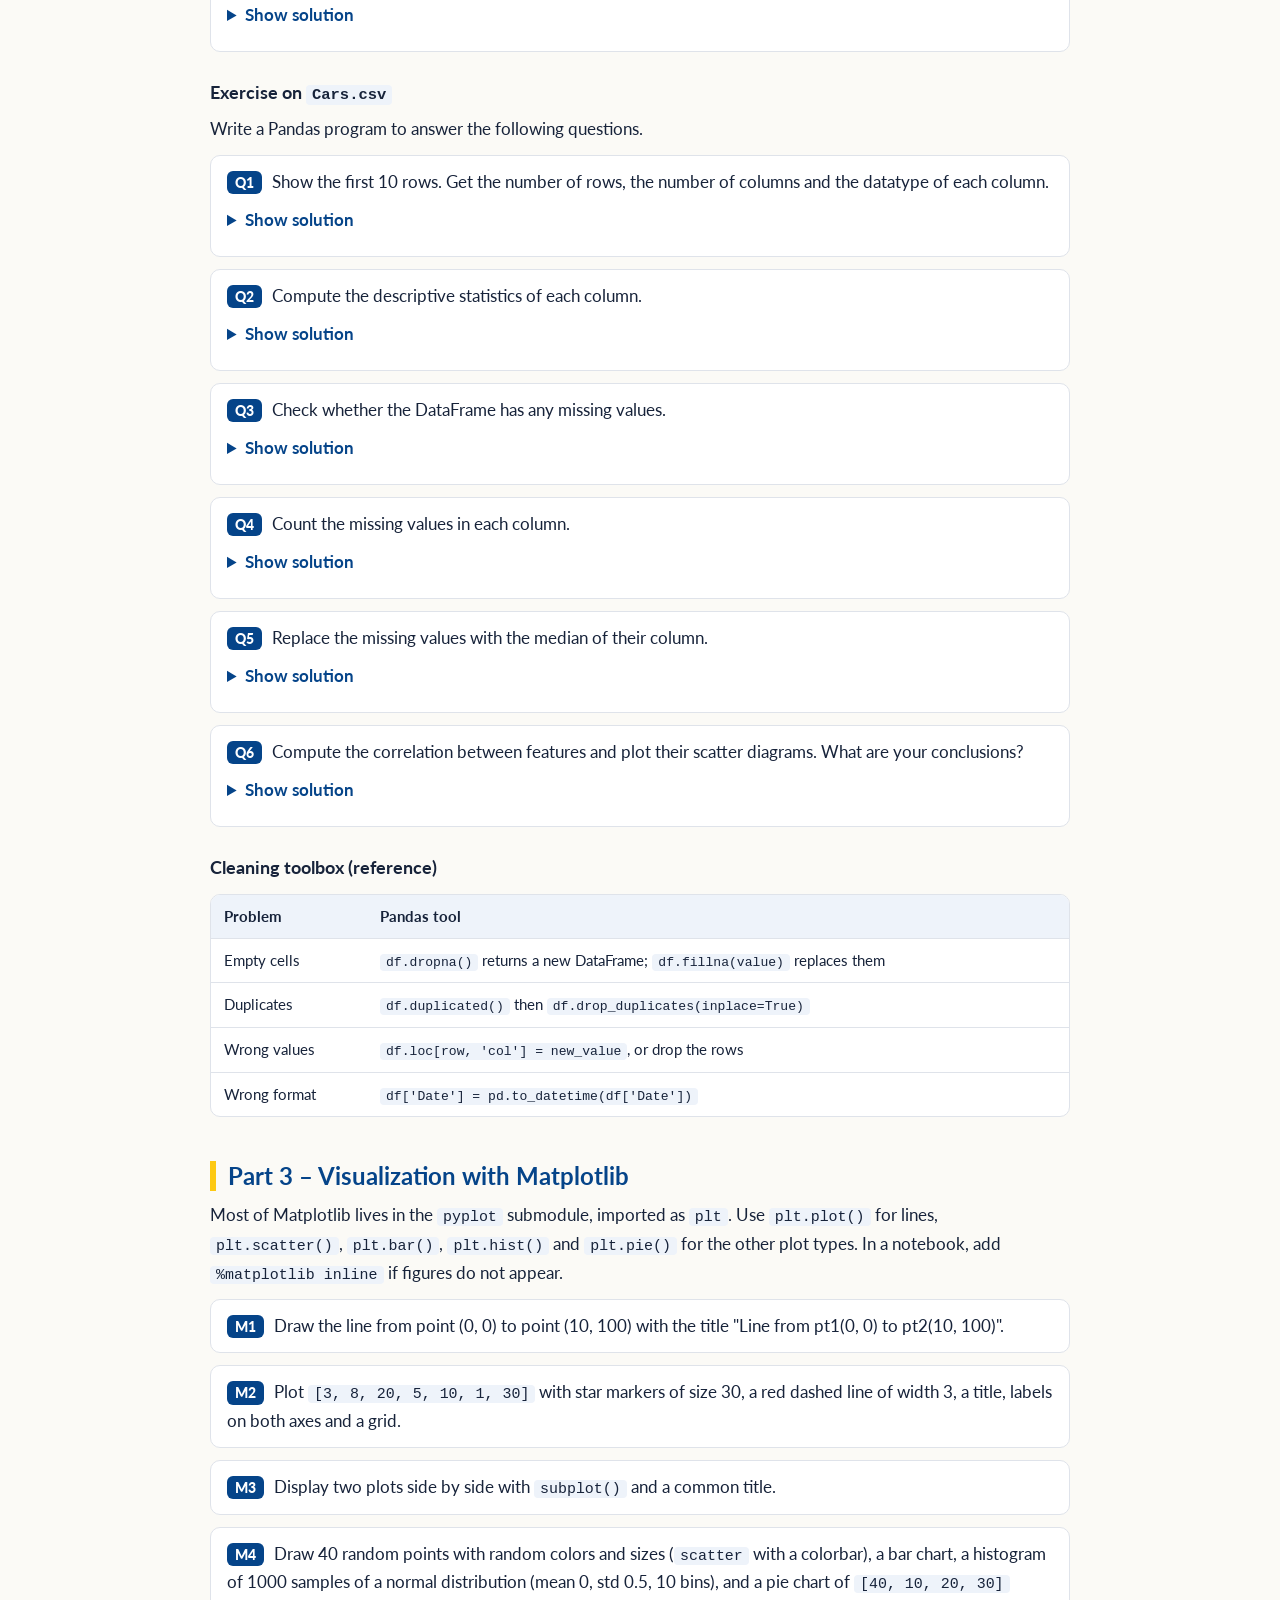
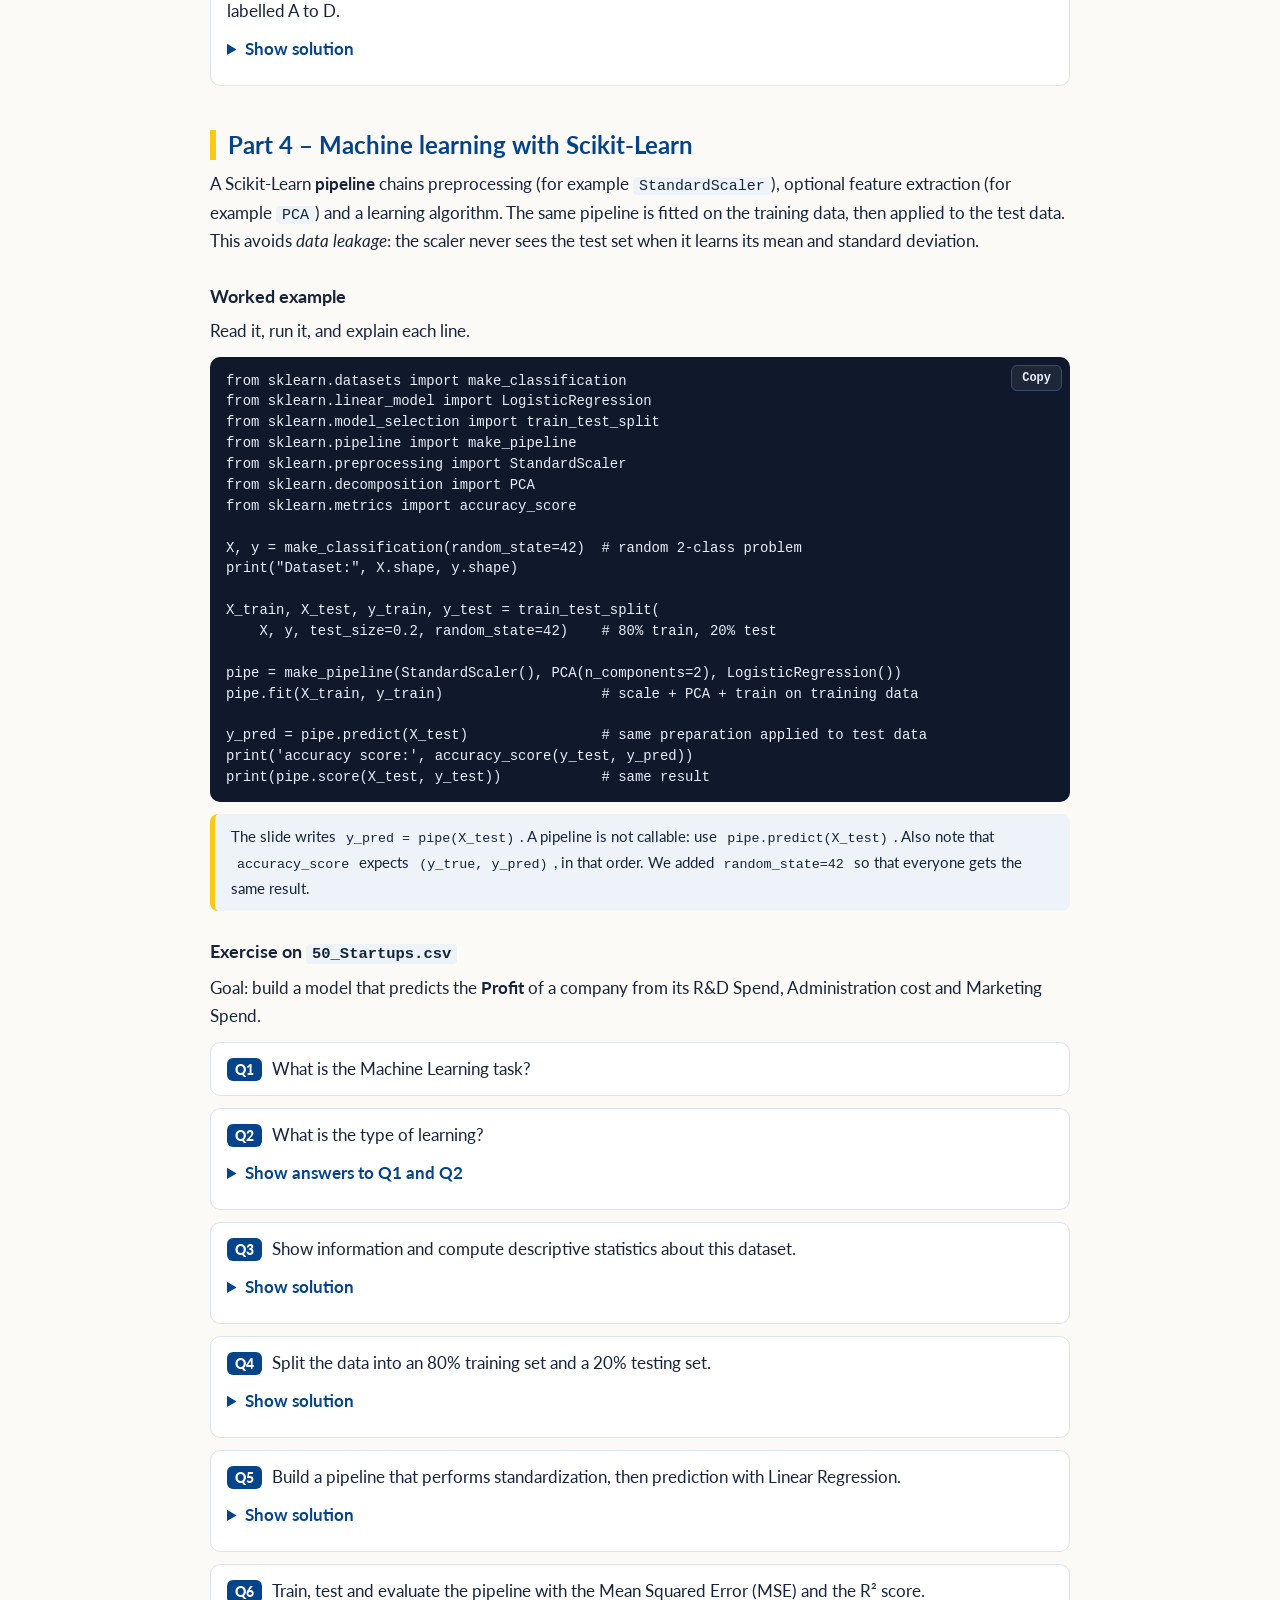
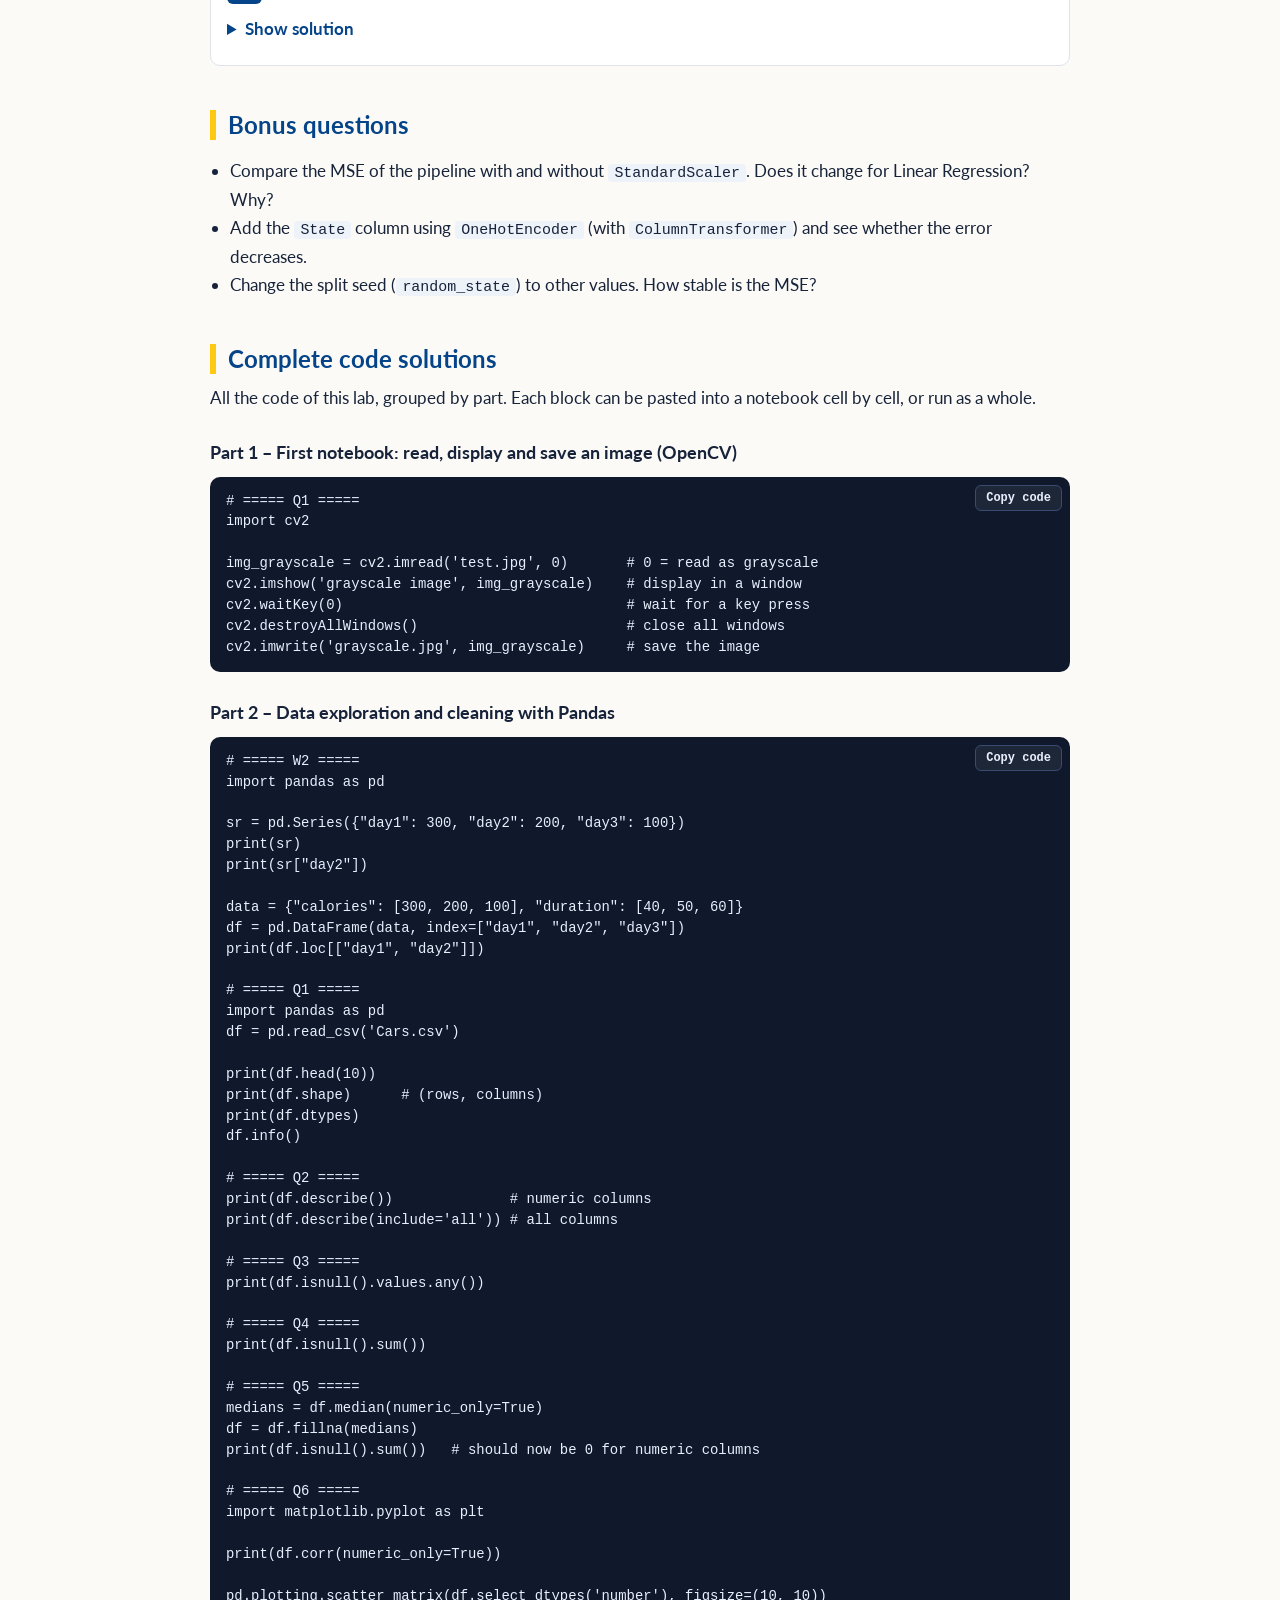
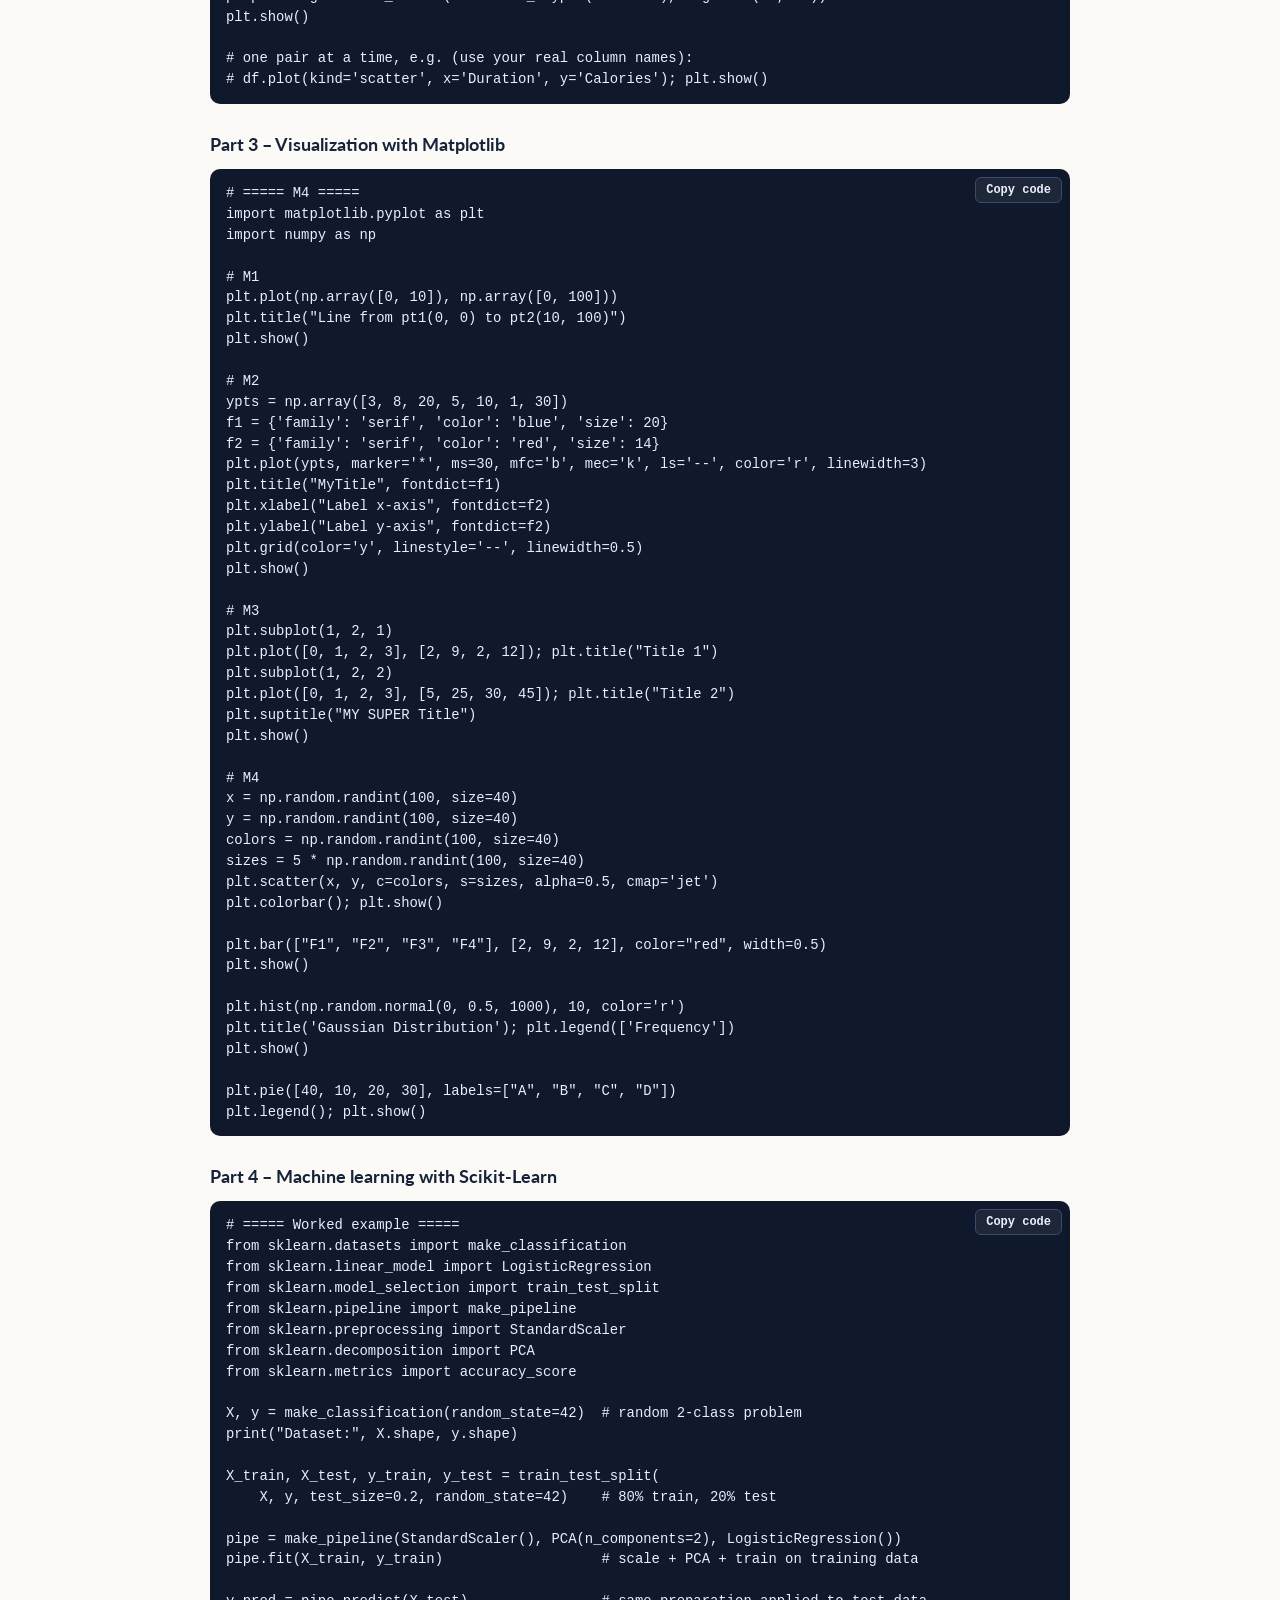
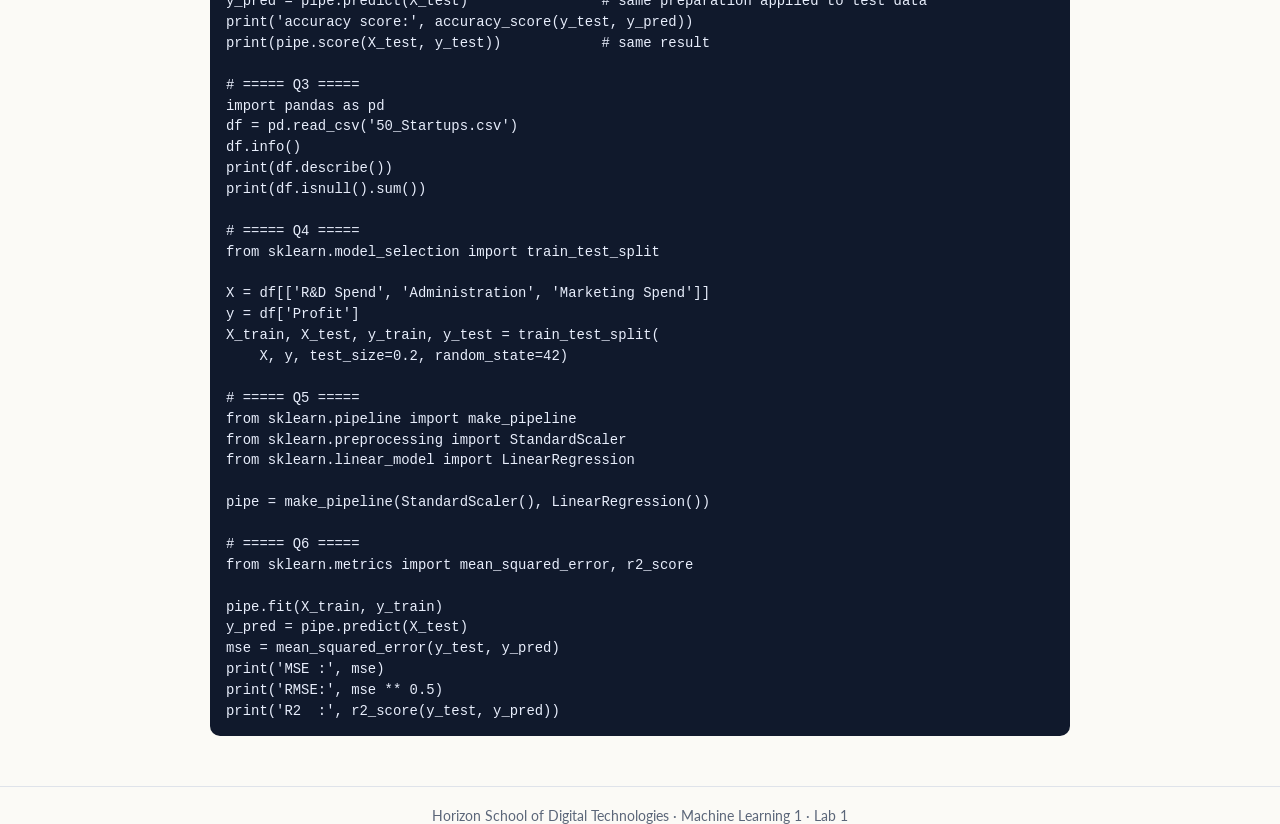
==== commit c9e9eb7a: "ML Lab1" ====
--- a/lab1_en.html
+++ b/lab1_en.html
@@ -5,25 +5,67 @@
 <meta name="viewport" content="width=device-width, initial-scale=1, viewport-fit=cover">
 <title>Lab 1 – Python for Machine Learning</title>
 <link href="https://fonts.googleapis.com/css2?family=Lato:wght@400;700;900&display=swap" rel="stylesheet">
-<link rel="stylesheet" href="assets/style.css">
+<style>
+:root{--bg:#fbfaf6;--ink:#17233a;--muted:#5b6679;--blue:#054489;--yellow:#fdc913;--line:#dfe3ea;--surface:#fff;--code:#10192c;--codeink:#e8eefc;--onblue:#fff;--tint:#eef3fa}
+@media (prefers-color-scheme:dark){:root{--bg:#0d1526;--ink:#e8eefc;--muted:#9aa8c4;--blue:#7fb2ff;--line:#26365a;--surface:#14203a;--code:#08101f;--onblue:#0d1526;--tint:#162543}}
+*{box-sizing:border-box}
+html{scroll-behavior:smooth}[id]{scroll-margin-top:64px}
+body{margin:0;background:var(--bg);color:var(--ink);font:400 17px/1.65 Lato,system-ui,-apple-system,"Segoe UI",sans-serif;padding-bottom:env(safe-area-inset-bottom)}
+.wrap{max-width:900px;margin:0 auto;padding:0 20px}
+header{background:#054489;color:#fff;padding:max(22px,env(safe-area-inset-top)) 0 24px;border-bottom:6px solid var(--yellow)}
+header h1{margin:8px 0 4px;font-size:clamp(1.7rem,5vw,2.4rem);line-height:1.15;font-weight:900}
+header p{margin:0 0 14px;opacity:.92}
+.lang{text-align:right}
+.lang a{color:#fff;font-weight:700;text-decoration:none;border:1.5px solid rgba(255,255,255,.6);padding:3px 14px;border-radius:999px;font-size:.88rem}
+.lang a:hover{background:rgba(255,255,255,.15)}
+.meta{display:flex;flex-wrap:wrap;gap:8px}
+.meta span{background:rgba(255,255,255,.14);padding:3px 12px;border-radius:999px;font-size:.85rem}
+.toc{position:sticky;top:0;z-index:5;display:flex;gap:6px;flex-wrap:wrap;padding:10px 0;margin-bottom:6px;background:color-mix(in srgb,var(--bg) 92%,transparent);backdrop-filter:blur(6px)}
+.toc a{color:var(--ink);text-decoration:none;font-weight:700;font-size:.88rem;padding:4px 13px;border-radius:999px;border:1.5px solid var(--line);background:var(--surface)}
+.toc a:hover,.toc a:focus-visible{border-color:var(--blue);color:var(--blue)}
+h2{font-size:1.5rem;line-height:1.25;margin:44px 0 10px;color:var(--blue);border-left:6px solid var(--yellow);padding-left:12px}
+h3{font-size:1.1rem;margin:26px 0 6px}
+p{margin:0 0 12px}
+code{font-family:ui-monospace,Menlo,Consolas,monospace;font-size:.88em;background:var(--tint);padding:1px 6px;border-radius:4px}
+.goal{background:var(--surface);border:1px solid var(--line);border-left:6px solid var(--yellow);border-radius:10px;padding:14px 20px}
+.goal ul{margin:6px 0 12px;padding-left:1.2em}
+.task{background:var(--surface);border:1px solid var(--line);border-radius:10px;padding:12px 16px;margin:12px 0}
+.q{display:inline-block;min-width:34px;text-align:center;background:var(--blue);color:var(--onblue);font-weight:900;font-size:.88rem;border-radius:6px;padding:0 8px;margin-right:10px}
+details{margin:8px 0}
+summary{cursor:pointer;font-weight:700;color:var(--blue);padding:2px 0}
+summary:focus-visible,.toc a:focus-visible,.cp:focus-visible{outline:3px solid var(--yellow);outline-offset:2px}
+pre{position:relative;background:var(--code);color:var(--codeink);border-radius:10px;padding:14px 16px;overflow-x:auto;font-size:.87rem;line-height:1.5;margin:10px 0}
+pre code{background:none;padding:0;font-size:inherit;color:inherit}
+.cp{position:absolute;top:8px;right:8px;font:inherit;font-size:.75rem;font-weight:700;padding:3px 10px;border-radius:6px;border:1px solid #3a4a70;background:rgba(255,255,255,.06);color:var(--codeink);cursor:pointer}
+.note{background:var(--tint);border-left:5px solid var(--yellow);border-radius:8px;padding:10px 16px;margin:12px 0;font-size:.95rem}
+.scroll{overflow-x:auto;border:1px solid var(--line);border-radius:10px;background:var(--surface);margin:12px 0}
+table{border-collapse:collapse;width:100%;font-size:.93rem}
+th,td{text-align:left;padding:9px 13px;border-bottom:1px solid var(--line);vertical-align:top}
+tr:last-child td{border-bottom:0}
+th{background:var(--tint)}
+ul{padding-left:1.2em}
+footer{margin-top:50px;padding:18px 20px;border-top:1px solid var(--line);color:var(--muted);font-size:.85rem;text-align:center}
+@media (prefers-reduced-motion:reduce){html{scroll-behavior:auto}}
+@media print{.toc,.cp,.lang{display:none}details{display:block}}
+</style>
 </head>
 <body>
 <header><div class="wrap">
 <div class="lang"><a href="lab1_fr.html" hreflang="fr">Français</a></div>
 <h1>Lab 1 – Python for Machine Learning</h1>
-<p>Anaconda, Jupyter, Pandas, Matplotlib and Scikit-Learn</p>
+<p>Jupyter, OpenCV, Pandas, Matplotlib and Scikit-Learn</p>
 <div class="meta"><span>Course: Machine Learning 1</span><span>Level: M1 BDDS</span><span>Duration: 3 hours</span><span>Instructor: Olfa BESBES, PhD</span></div>
 </div></header>
 
 <main><div class="wrap">
-<nav class="toc" aria-label="Contents"><a href="#goals">Objectives</a><a href="#p1">1 · Anaconda</a><a href="#p2">2 · Pandas</a><a href="#p3">3 · Matplotlib</a><a href="#p4">4 · Scikit-Learn</a><a href="#bonus">Bonus</a><a href="#solutions">All solutions</a></nav>
+<nav class="toc" aria-label="Contents"><a href="#goals">Objectives</a><a href="#p1">1 · OpenCV</a><a href="#p2">2 · Pandas</a><a href="#p3">3 · Matplotlib</a><a href="#p4">4 · Scikit-Learn</a><a href="#bonus">Bonus</a><a href="#solutions">All solutions</a></nav>
 
 <h2 id="goals">Objectives</h2>
 <div class="goal">
 <p>By the end of this lab you will be able to:</p>
 <ul>
-<li>Install packages and manage virtual environments with <code>conda</code>.</li>
 <li>Work in a Jupyter Notebook with code and markdown cells.</li>
+<li>Read, display and save an image with OpenCV.</li>
 <li>Load, explore, clean and describe a dataset with Pandas.</li>
 <li>Draw the main plot types with Matplotlib.</li>
 <li>Build, train and evaluate a Scikit-Learn pipeline.</li>
@@ -32,37 +74,9 @@
 <p><b>Deliverable:</b> the notebook <code>Lab1_Introduction.ipynb</code>, with every answer in its own cell, preceded by a markdown cell giving the question number.</p>
 </div>
 
-<h2 id="p1">Part 1 – Anaconda, environments and Jupyter</h2>
-<p>Anaconda is a Python distribution for data science. It ships with NumPy, SciPy, Pandas, Matplotlib and Scikit-Learn, with Jupyter and Spyder, and with the <code>conda</code> package manager. Anaconda Navigator is its graphical interface.</p>
-
-<h3>Reminder: conda commands</h3>
-<pre><code>conda create -n TEST          # create an environment
-conda activate TEST           # activate it
-conda deactivate              # leave it
-conda env list                # list all environments
-conda env remove -n TEST      # delete it and its packages
-
-conda install opencv          # install a package
-conda install opencv=4.6.0    # a specific version
-conda install -c conda-forge opencv   # from a specific channel
-pip install opencv-python     # pip also works
-conda update opencv
-conda remove opencv</code></pre>
-
-<div class="task"><b class="q">Q1</b>Launch the <b>CMD.exe Prompt</b> from Anaconda Navigator.</div>
-<div class="task"><b class="q">Q2</b>Create an environment named <code>ML1Labs</code> and activate it.
-<details><summary>Show command</summary><pre><code>conda create -n ML1Labs
-conda activate ML1Labs</code></pre></details></div>
-<div class="task"><b class="q">Q3</b>Install OpenCV with conda. In the same environment, also install the packages needed for the rest of the lab.
-<details><summary>Show command</summary><pre><code>conda install opencv
-conda install pandas matplotlib scikit-learn notebook</code></pre></details></div>
-<div class="task"><b class="q">Q4</b>In Anaconda Navigator, select the <code>ML1Labs</code> environment (the "Applications on" list) and launch <b>Jupyter Notebook</b>.</div>
-<div class="task"><b class="q">Q5</b>Create a notebook named <code>Lab1_Introduction.ipynb</code>.</div>
-<div class="task"><b class="q">Q6</b>In a code cell, import the <code>cv2</code> module and print its version.
-<details><summary>Show solution</summary><pre><code>import cv2
-print(cv2.__version__)</code></pre></details></div>
-<div class="task"><b class="q">Q7</b>In a <b>markdown</b> cell, write: <code>## Read, Display and Save an Image</code> (change the cell type in the toolbar drop-down, then press Ctrl + Enter).</div>
-<div class="task"><b class="q">Q8</b>In a code cell, test this code and explain what each OpenCV function does.
+<h2 id="p1">Part 1 – First notebook: read, display and save an image (OpenCV)</h2>
+<p>Work in your Python environment with Jupyter, OpenCV, Pandas, Matplotlib and Scikit-Learn installed. Create a notebook named <code>Lab1_Introduction.ipynb</code>. In a <b>markdown</b> cell, write <code>## Read, Display and Save an Image</code> (change the cell type in the toolbar drop-down, then press Ctrl + Enter). Put <code>test.jpg</code> in the same folder as the notebook.</p>
+<div class="task"><b class="q">Q1</b>In a code cell, test this code and explain what each OpenCV function does.
 <pre class="sol"><code>import cv2
 
 img_grayscale = cv2.imread('test.jpg', 0)       # 0 = read as grayscale
@@ -70,7 +84,6 @@
 cv2.waitKey(0)                                  # wait for a key press
 cv2.destroyAllWindows()                         # close all windows
 cv2.imwrite('grayscale.jpg', img_grayscale)     # save the image</code></pre>
-<div class="note">The slides write <code>print cv2.__version__</code> without parentheses. That is Python 2 syntax. In Python 3 you must write <code>print(cv2.__version__)</code>.</div>
 <div class="note">If <code>cv2.imread</code> returns <code>None</code>, the file was not found: check the file name and that <code>test.jpg</code> is in the notebook folder. Click on the image window and press a key to close it, otherwise the notebook stays blocked.</div></div>
 
 <h2 id="p2">Part 2 – Data exploration and cleaning with Pandas</h2>
@@ -260,6 +273,40 @@
 
 </div></main>
 <footer>Horizon School of Digital Technologies · Machine Learning 1 · Lab 1</footer>
-<script src="assets/lab.js"></script>
+<script>
+(function(){
+  function copy(text,btn,label){
+    var done=function(){btn.textContent='Copied';setTimeout(function(){btn.textContent=label},1500)};
+    if(navigator.clipboard&&navigator.clipboard.writeText){navigator.clipboard.writeText(text).then(done)}
+    else{var a=document.createElement('textarea');a.value=text;document.body.appendChild(a);a.select();try{document.execCommand('copy');done()}catch(e){}a.remove()}
+  }
+  function copyBtn(pre,label){
+    var b=document.createElement('button');b.type='button';b.className='cp';b.textContent=label;
+    b.onclick=function(){copy(pre.querySelector('code').textContent,b,label)};pre.appendChild(b);
+  }
+  var root=document.querySelector('main .wrap'),target=document.getElementById('allsol');
+  /* 1. complete solutions, grouped by part */
+  if(target){
+    var parts=[],cur=null;
+    root.querySelectorAll('h2,pre').forEach(function(el){
+      if(el.tagName==='H2'){cur=/^Part/.test(el.textContent)?{title:el.textContent,blocks:[]}:null;if(cur)parts.push(cur);return}
+      if(!cur||target.contains(el))return;
+      if(!(el.classList.contains('sol')||el.closest('details')))return;
+      var q=el.closest('.task'),qe=q&&q.querySelector('.q');
+      var label=el.dataset.label||(qe&&qe.textContent.trim());
+      if(label)cur.blocks.push('# ===== '+label+' =====\n'+el.querySelector('code').textContent.replace(/\s+$/,''));
+    });
+    parts.forEach(function(pt){
+      if(!pt.blocks.length)return;
+      var h=document.createElement('h3');h.textContent=pt.title;
+      var pre=document.createElement('pre'),code=document.createElement('code');
+      code.textContent=pt.blocks.join('\n\n');pre.appendChild(code);
+      target.appendChild(h);target.appendChild(pre);copyBtn(pre,'Copy code');
+    });
+  }
+  /* 2. copy button on the other code blocks */
+  root.querySelectorAll('pre').forEach(function(pre){if(!pre.querySelector('.cp'))copyBtn(pre,'Copy')});
+})();
+</script>
 </body>
 </html>
